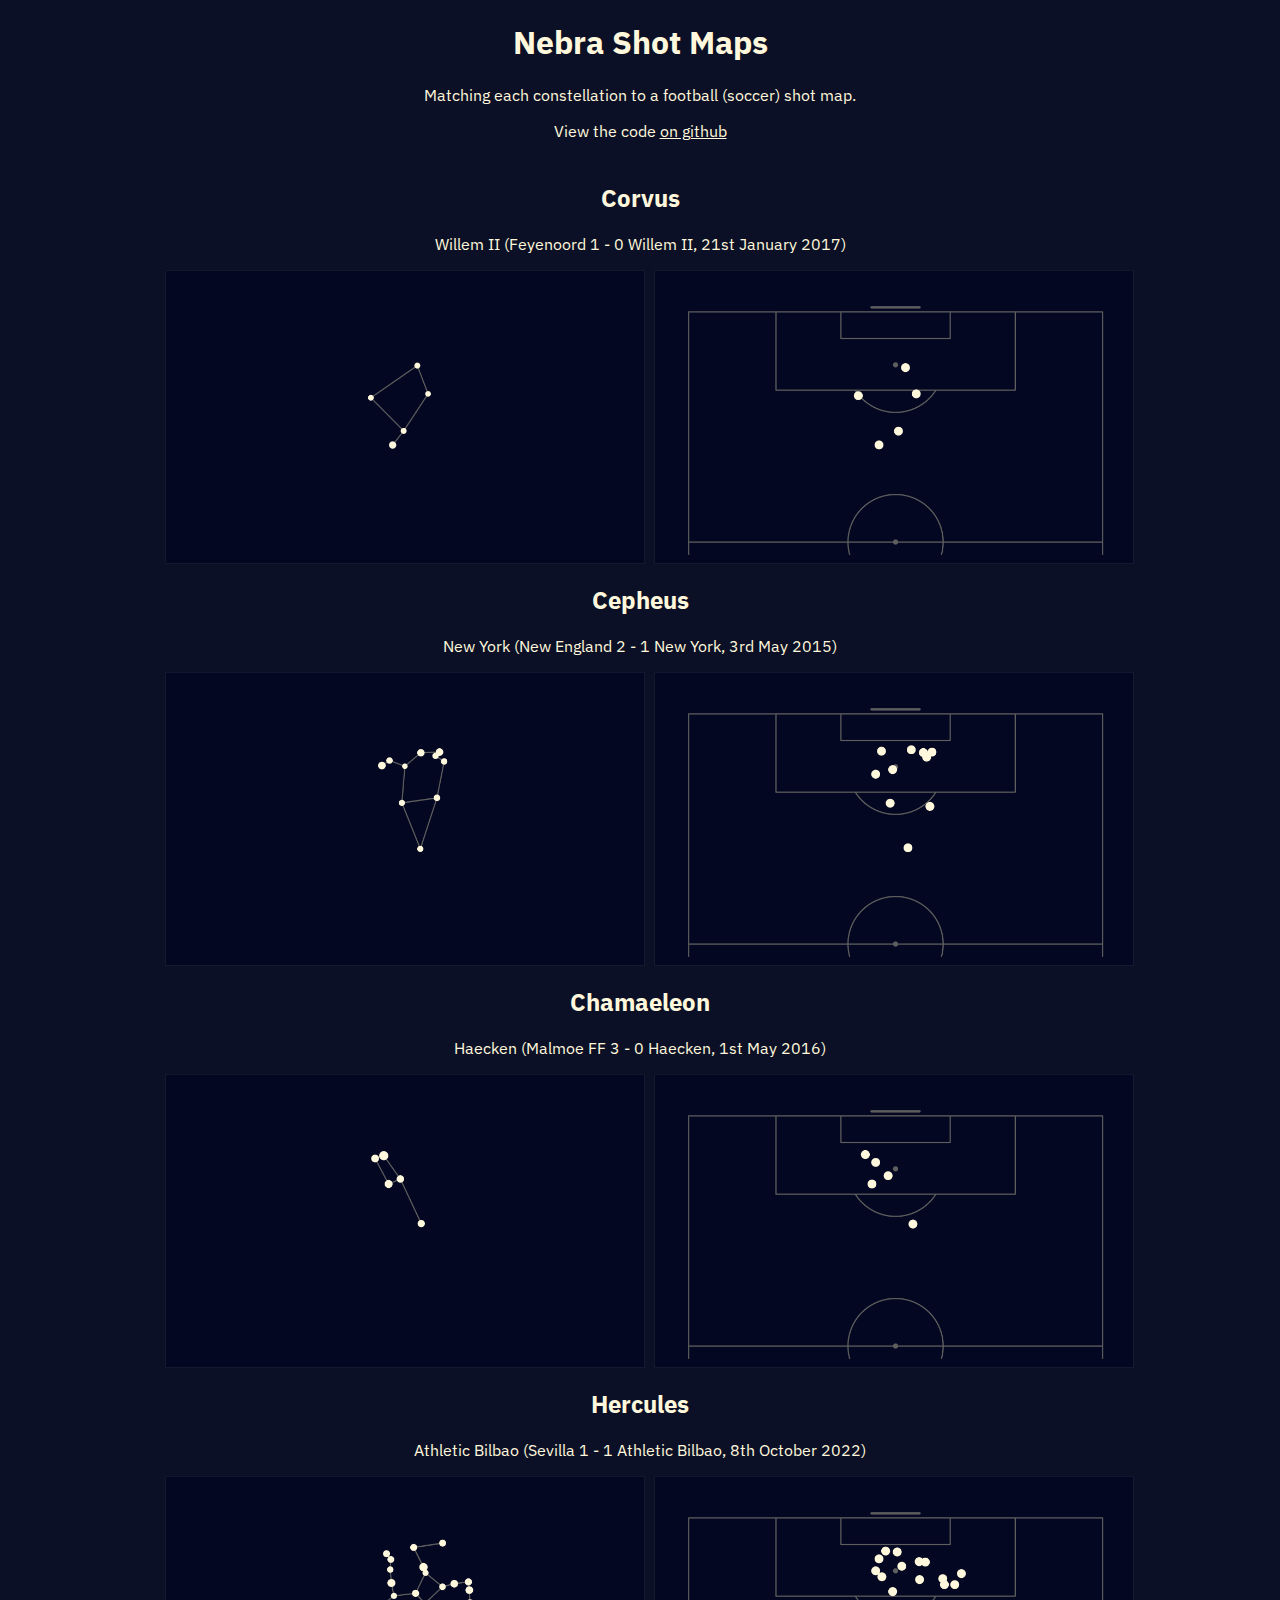
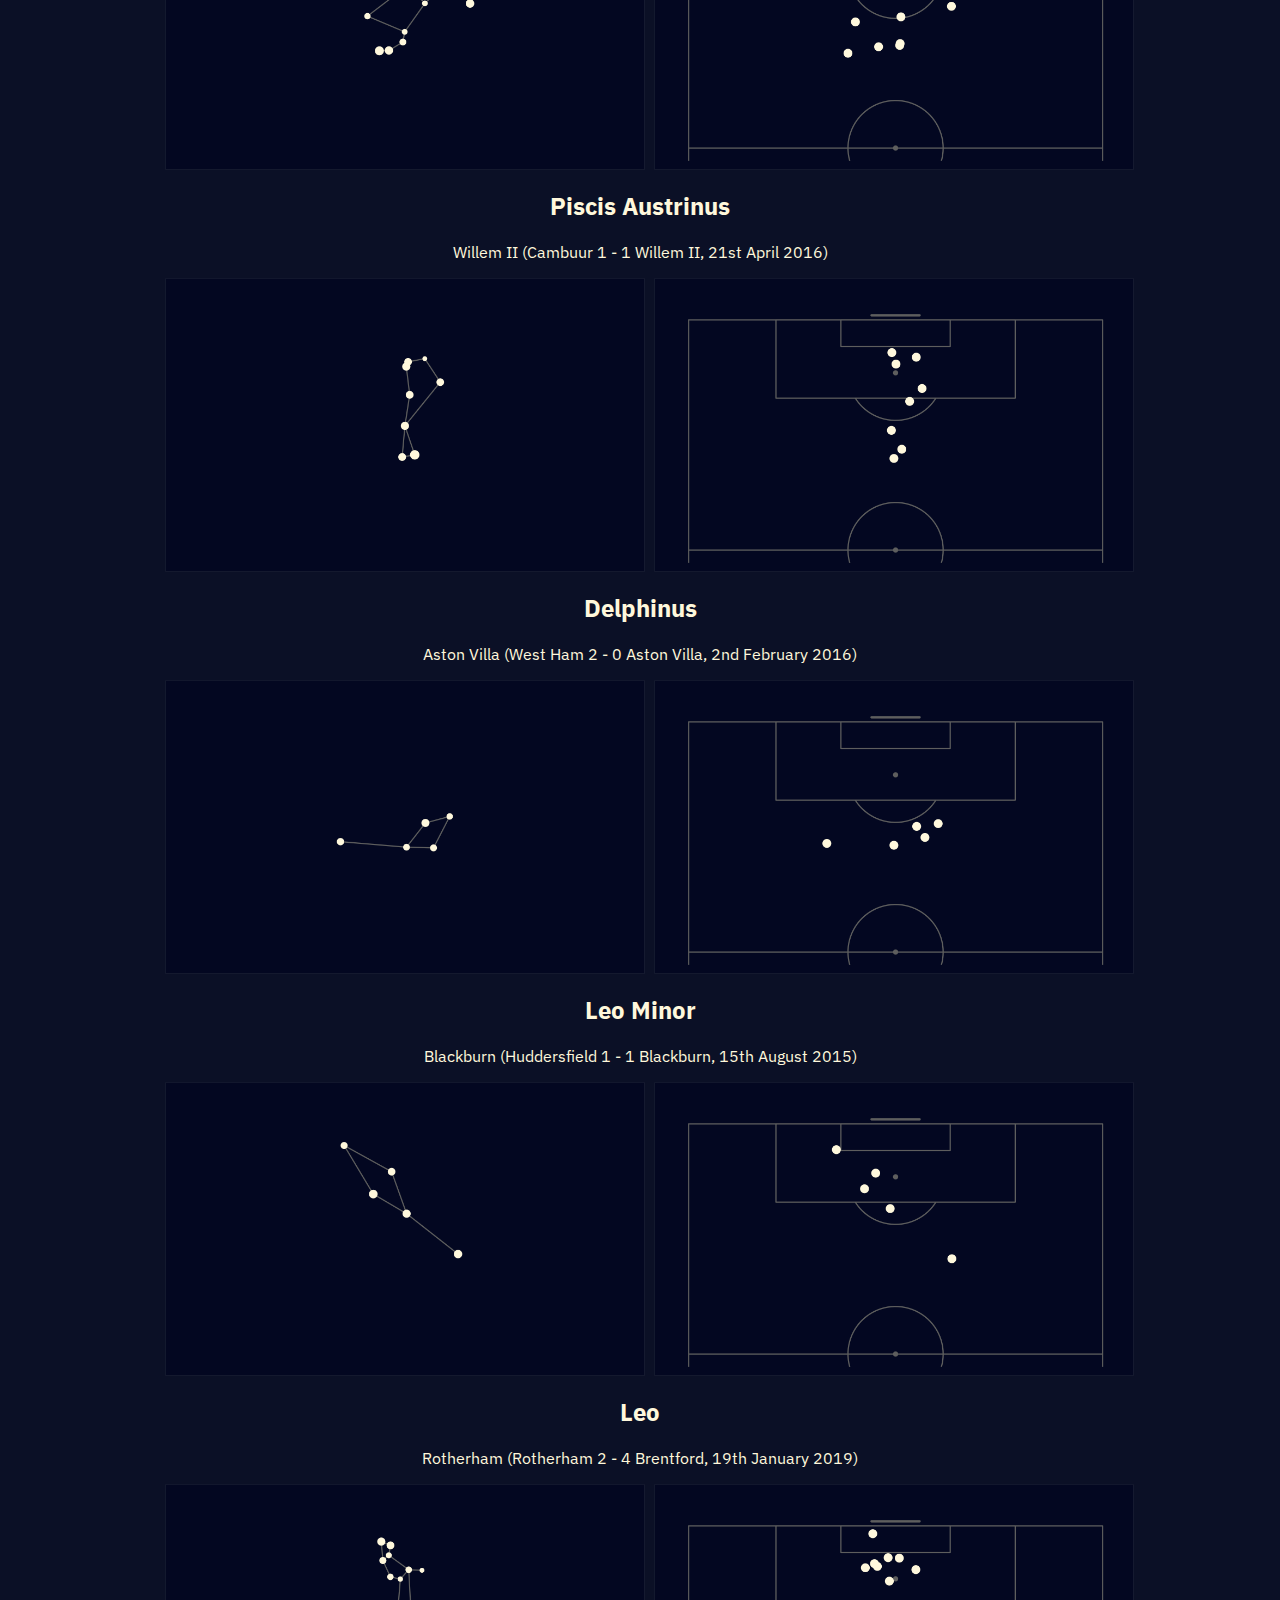
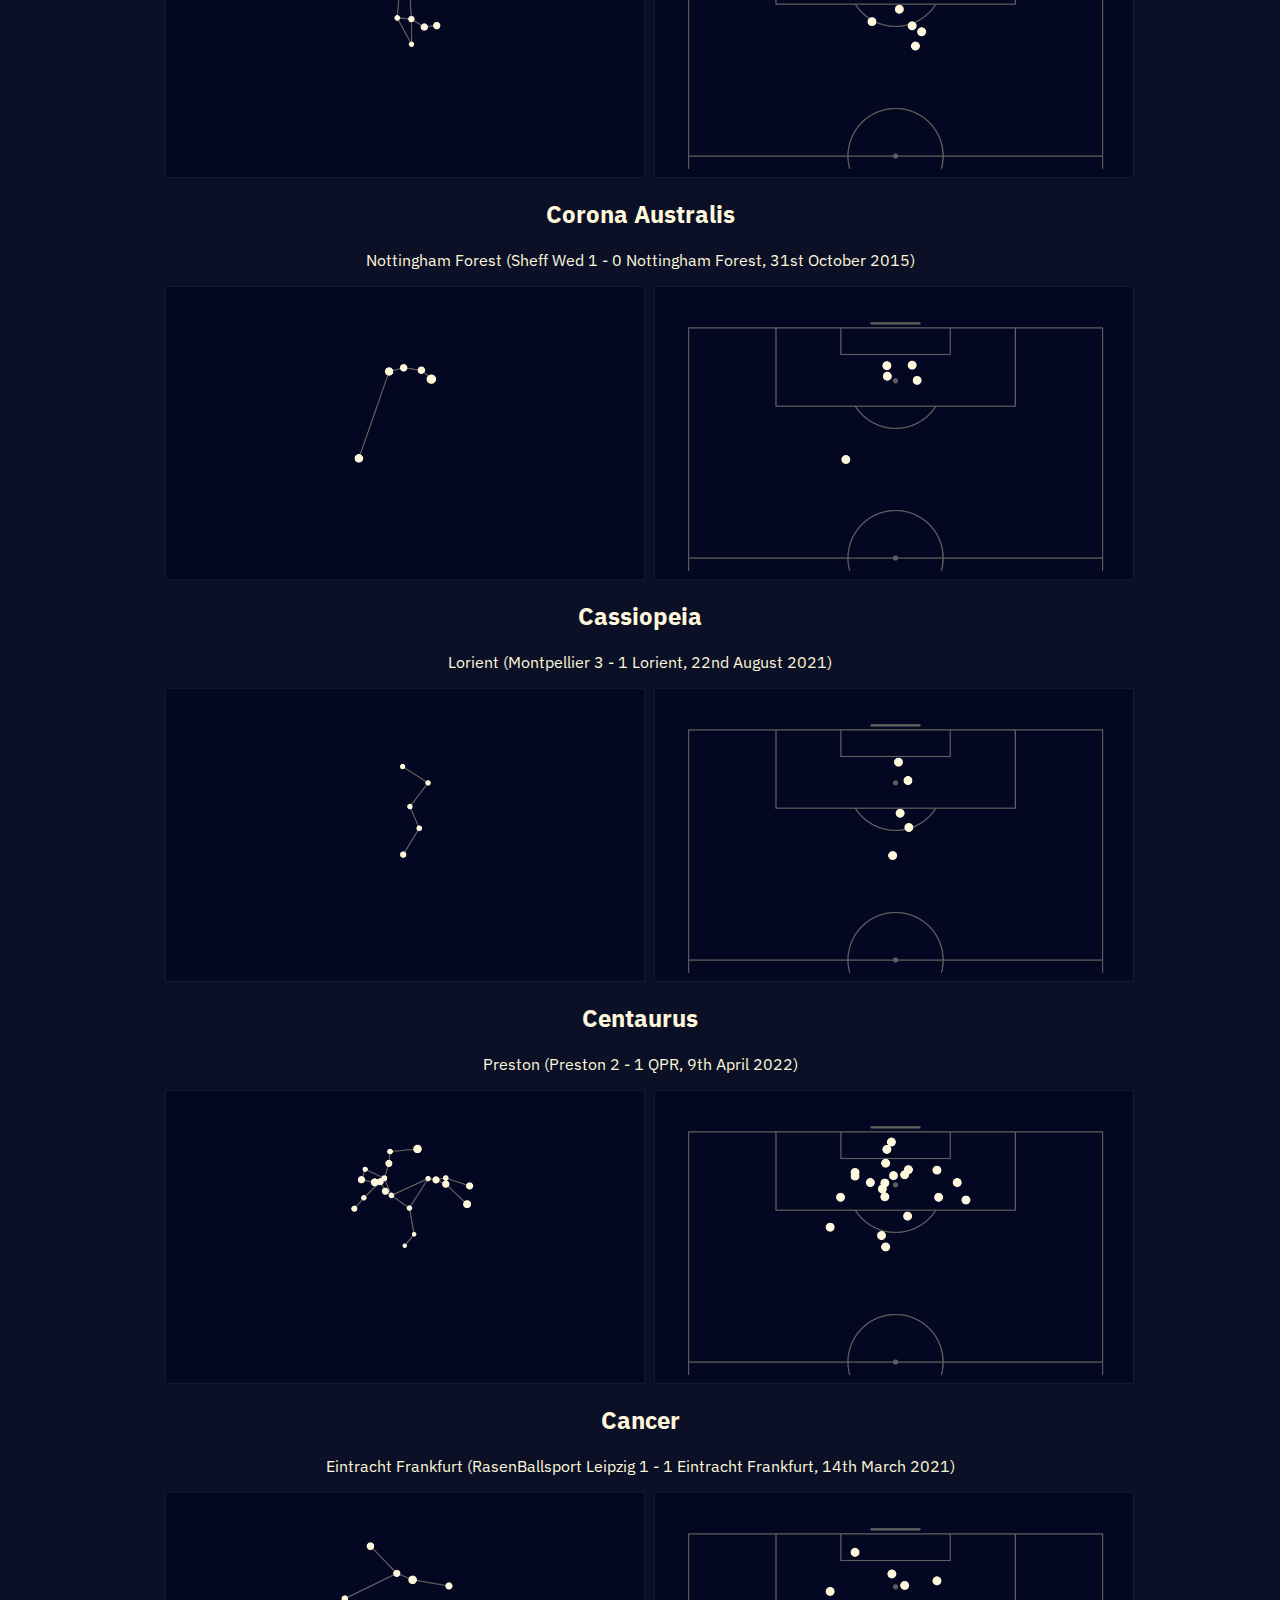
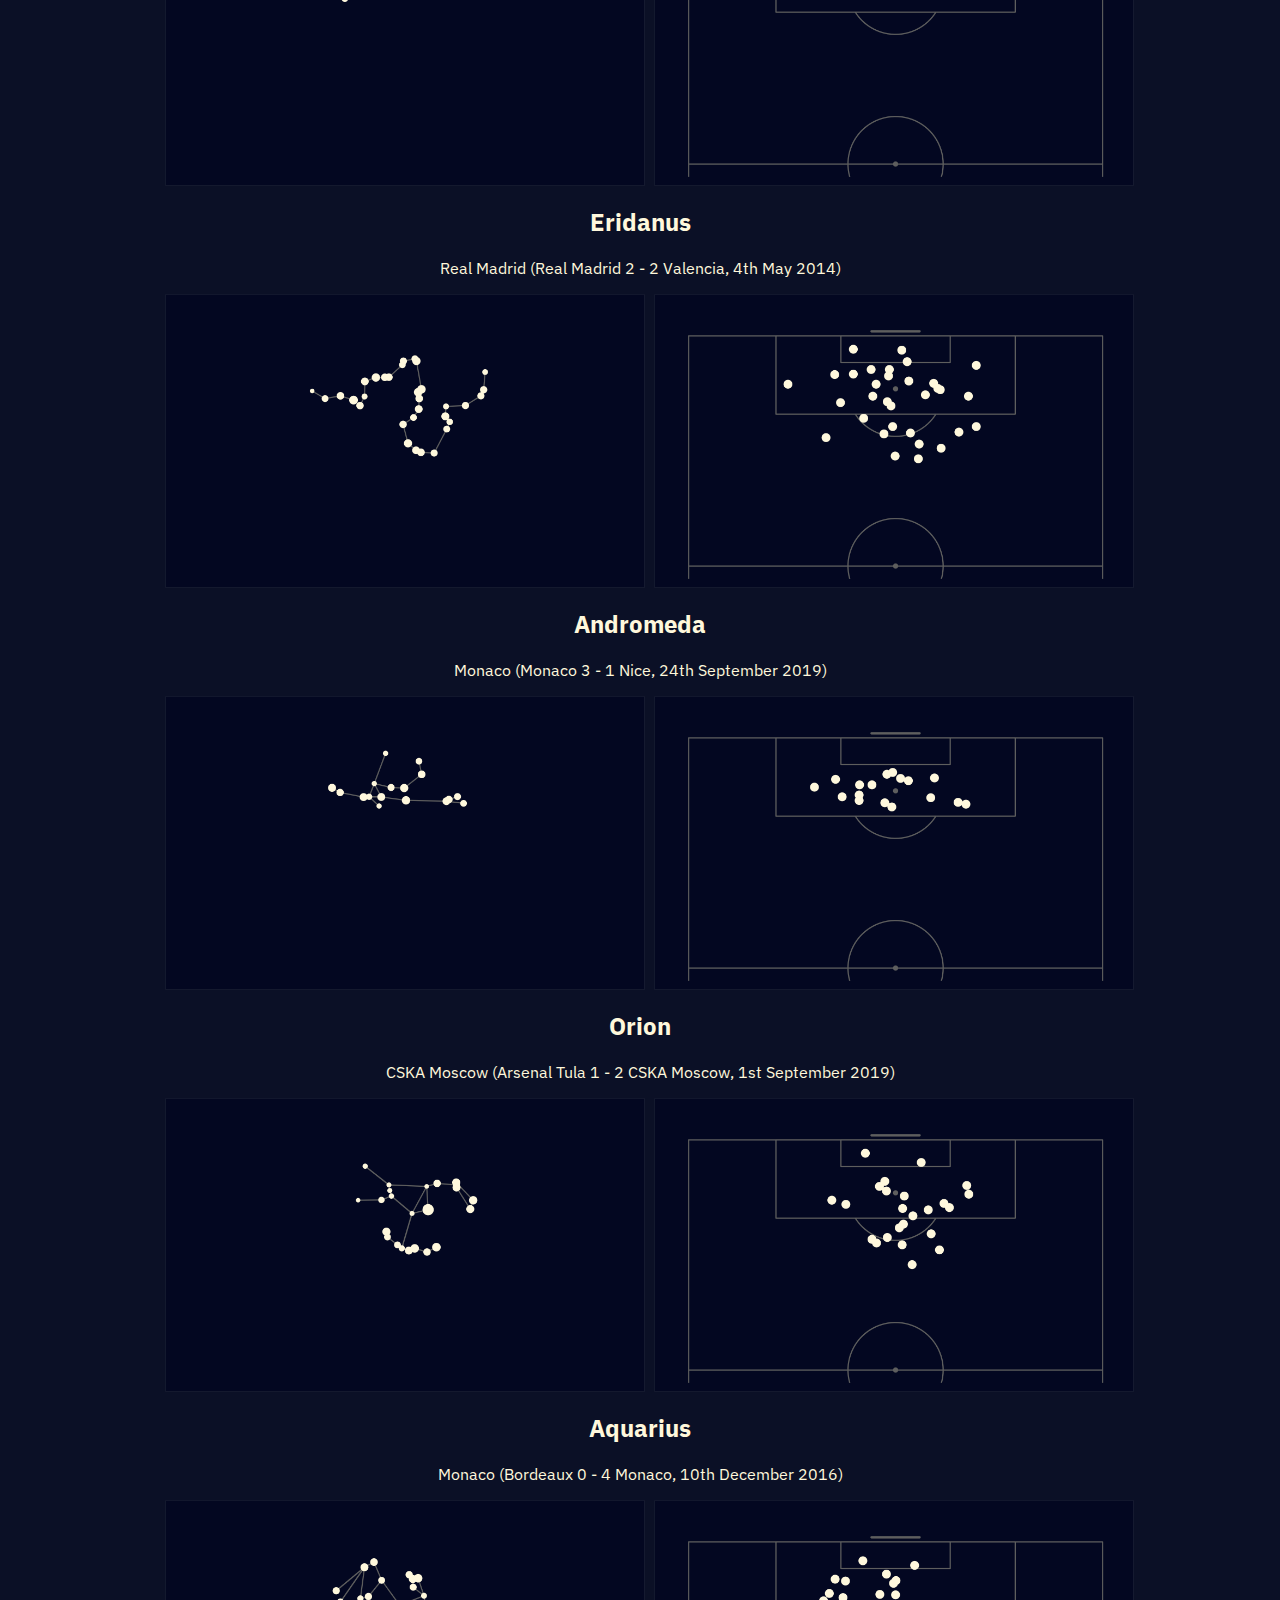
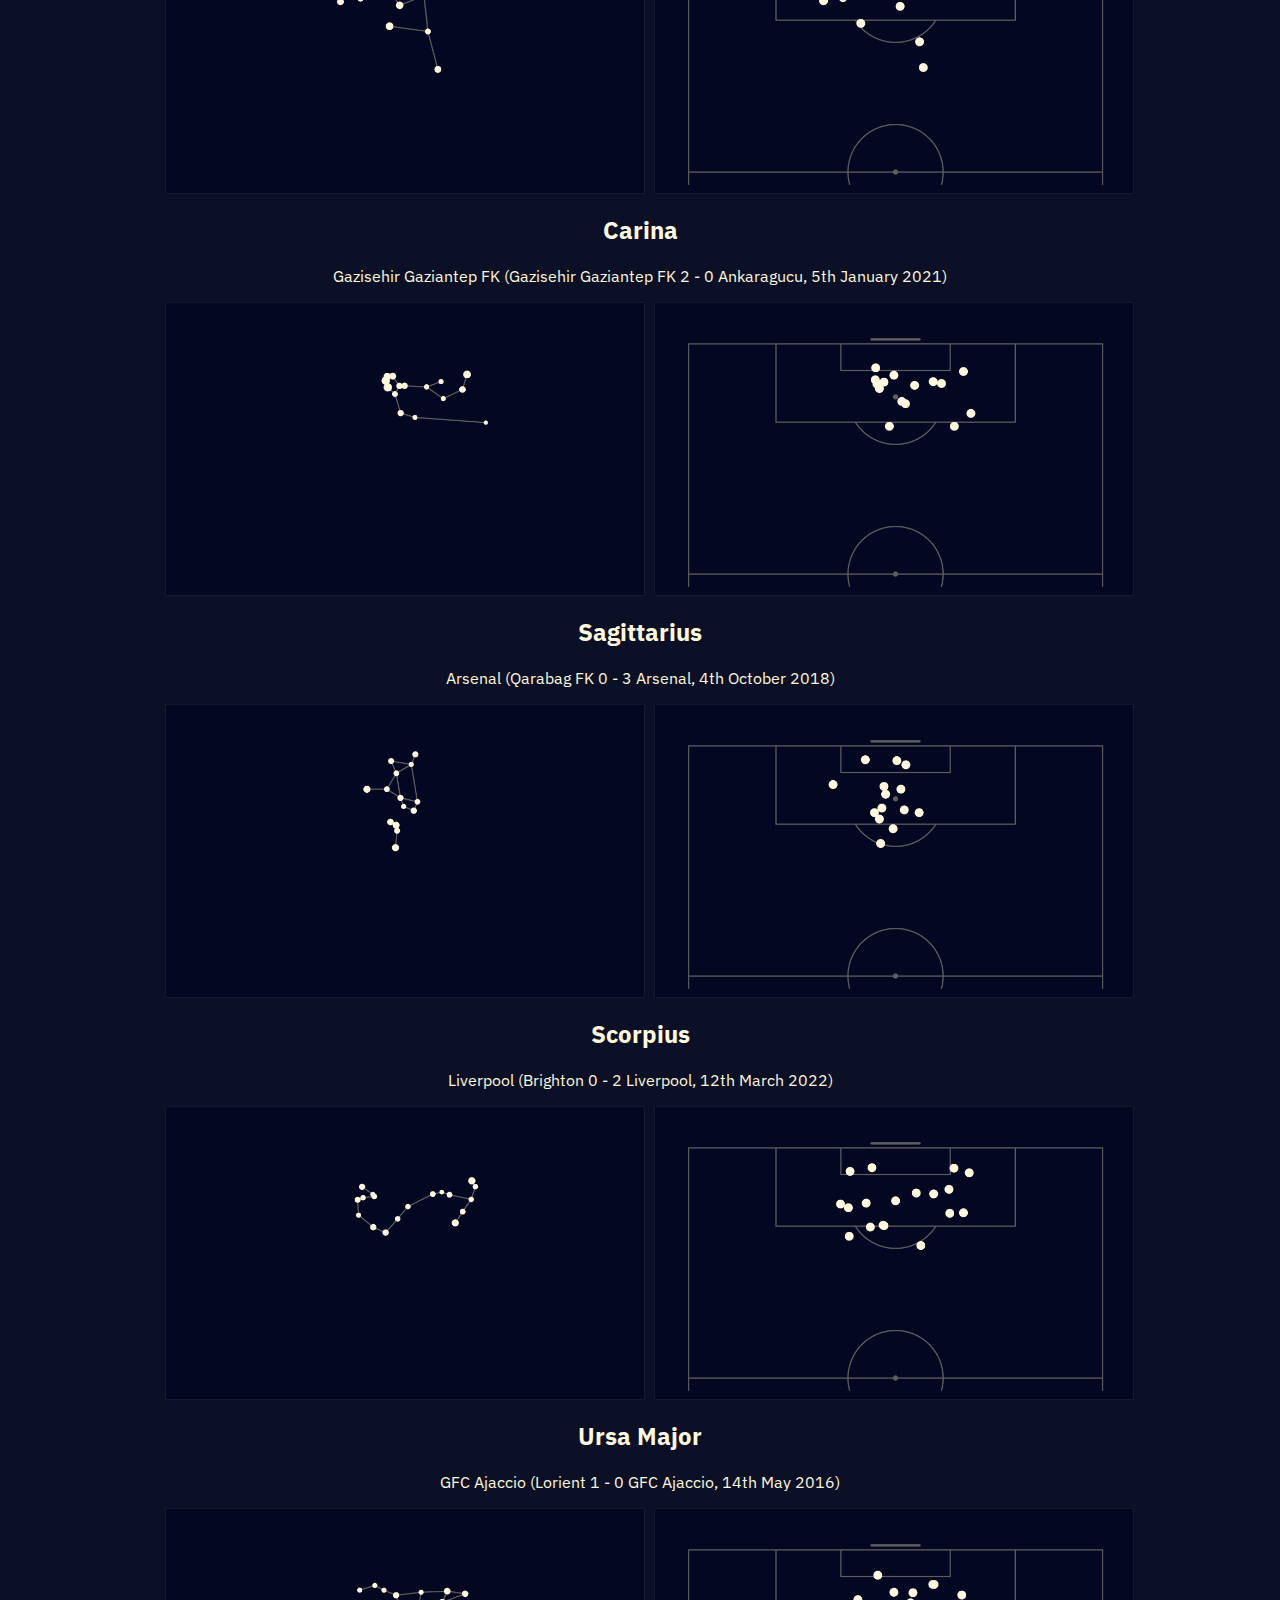
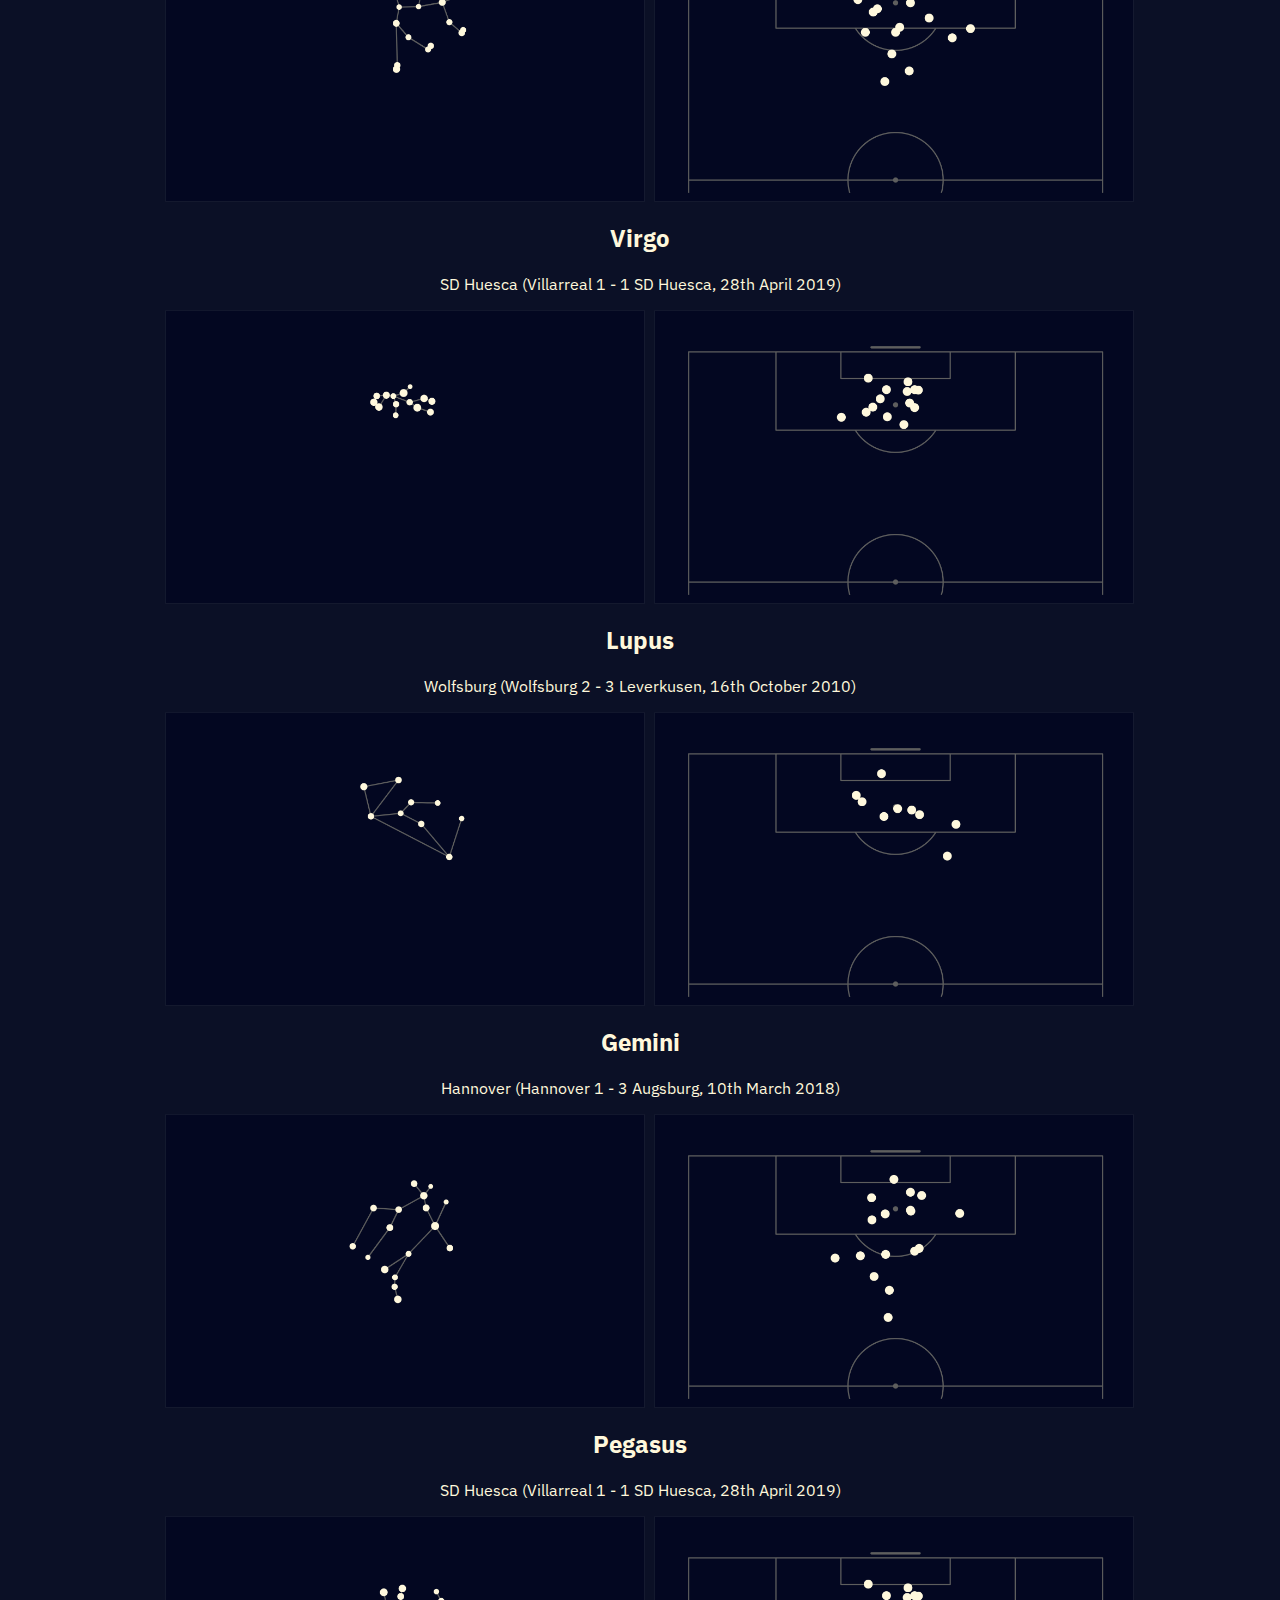
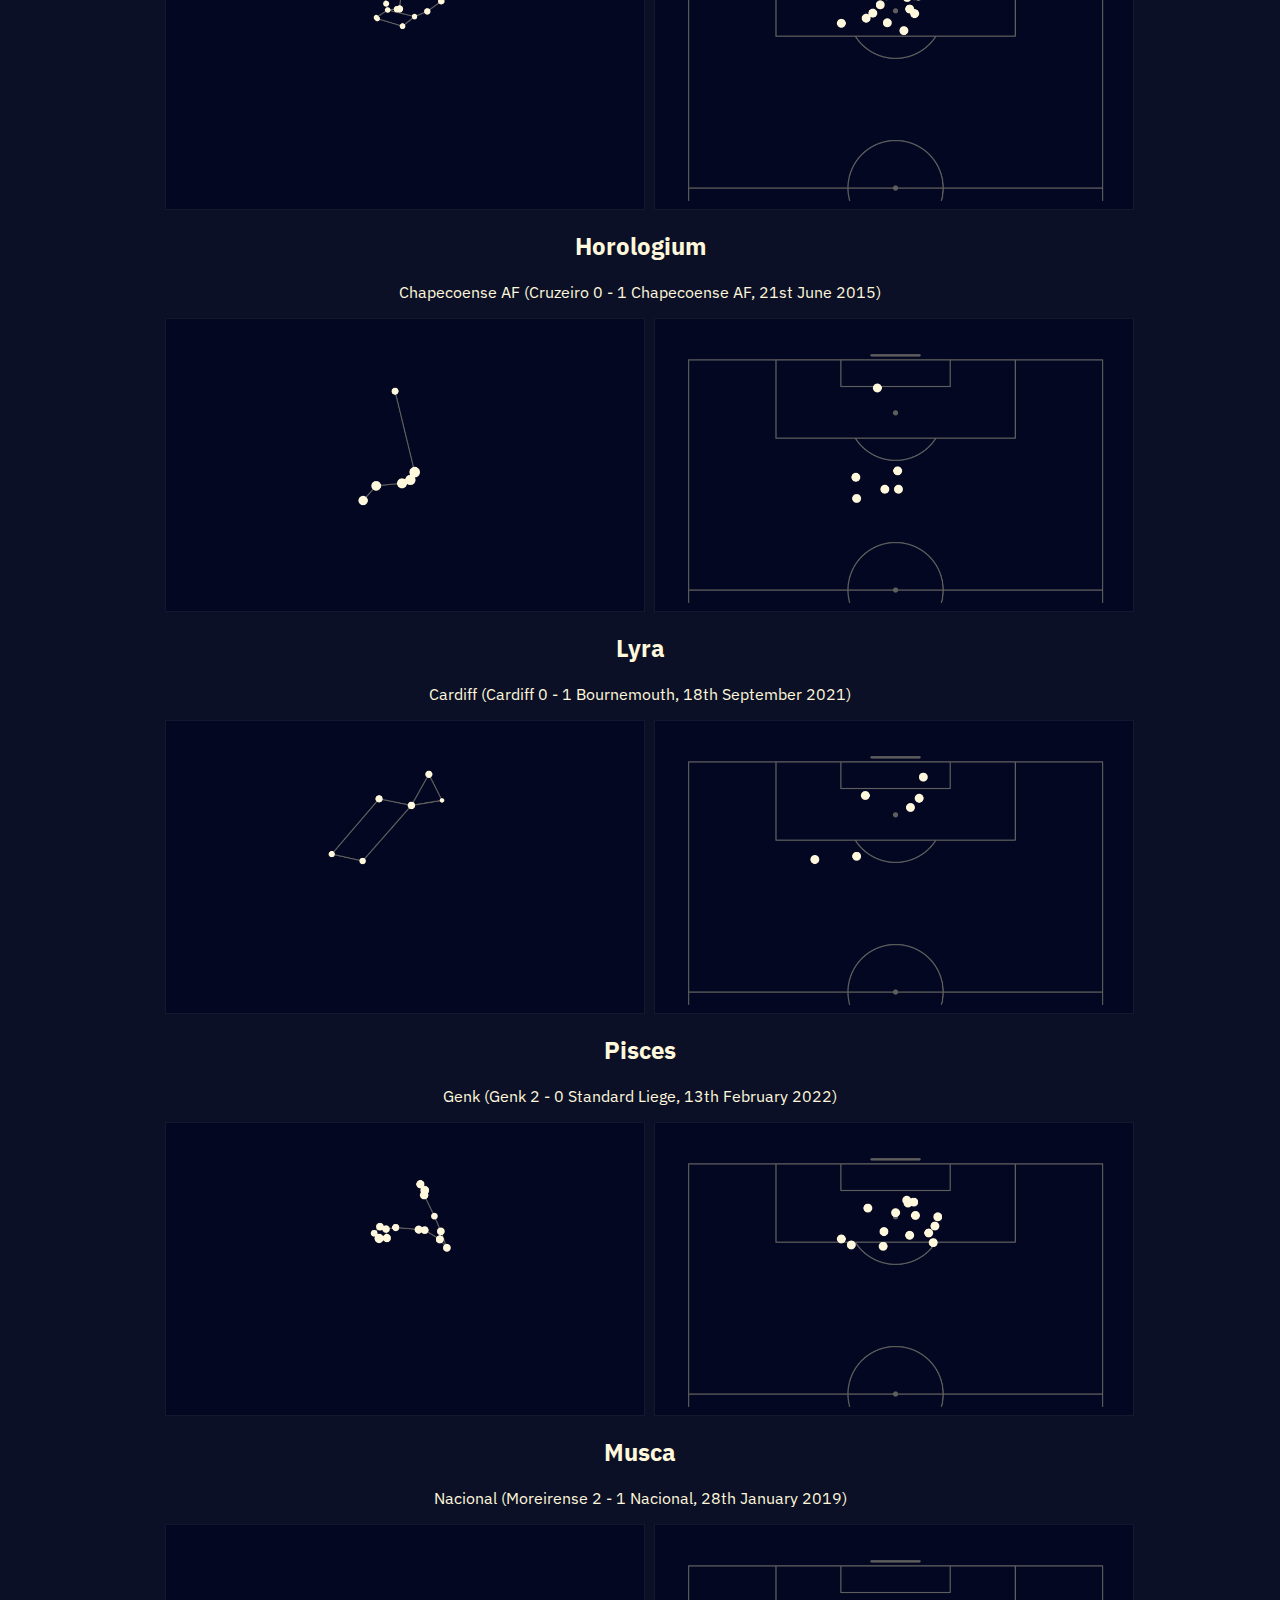
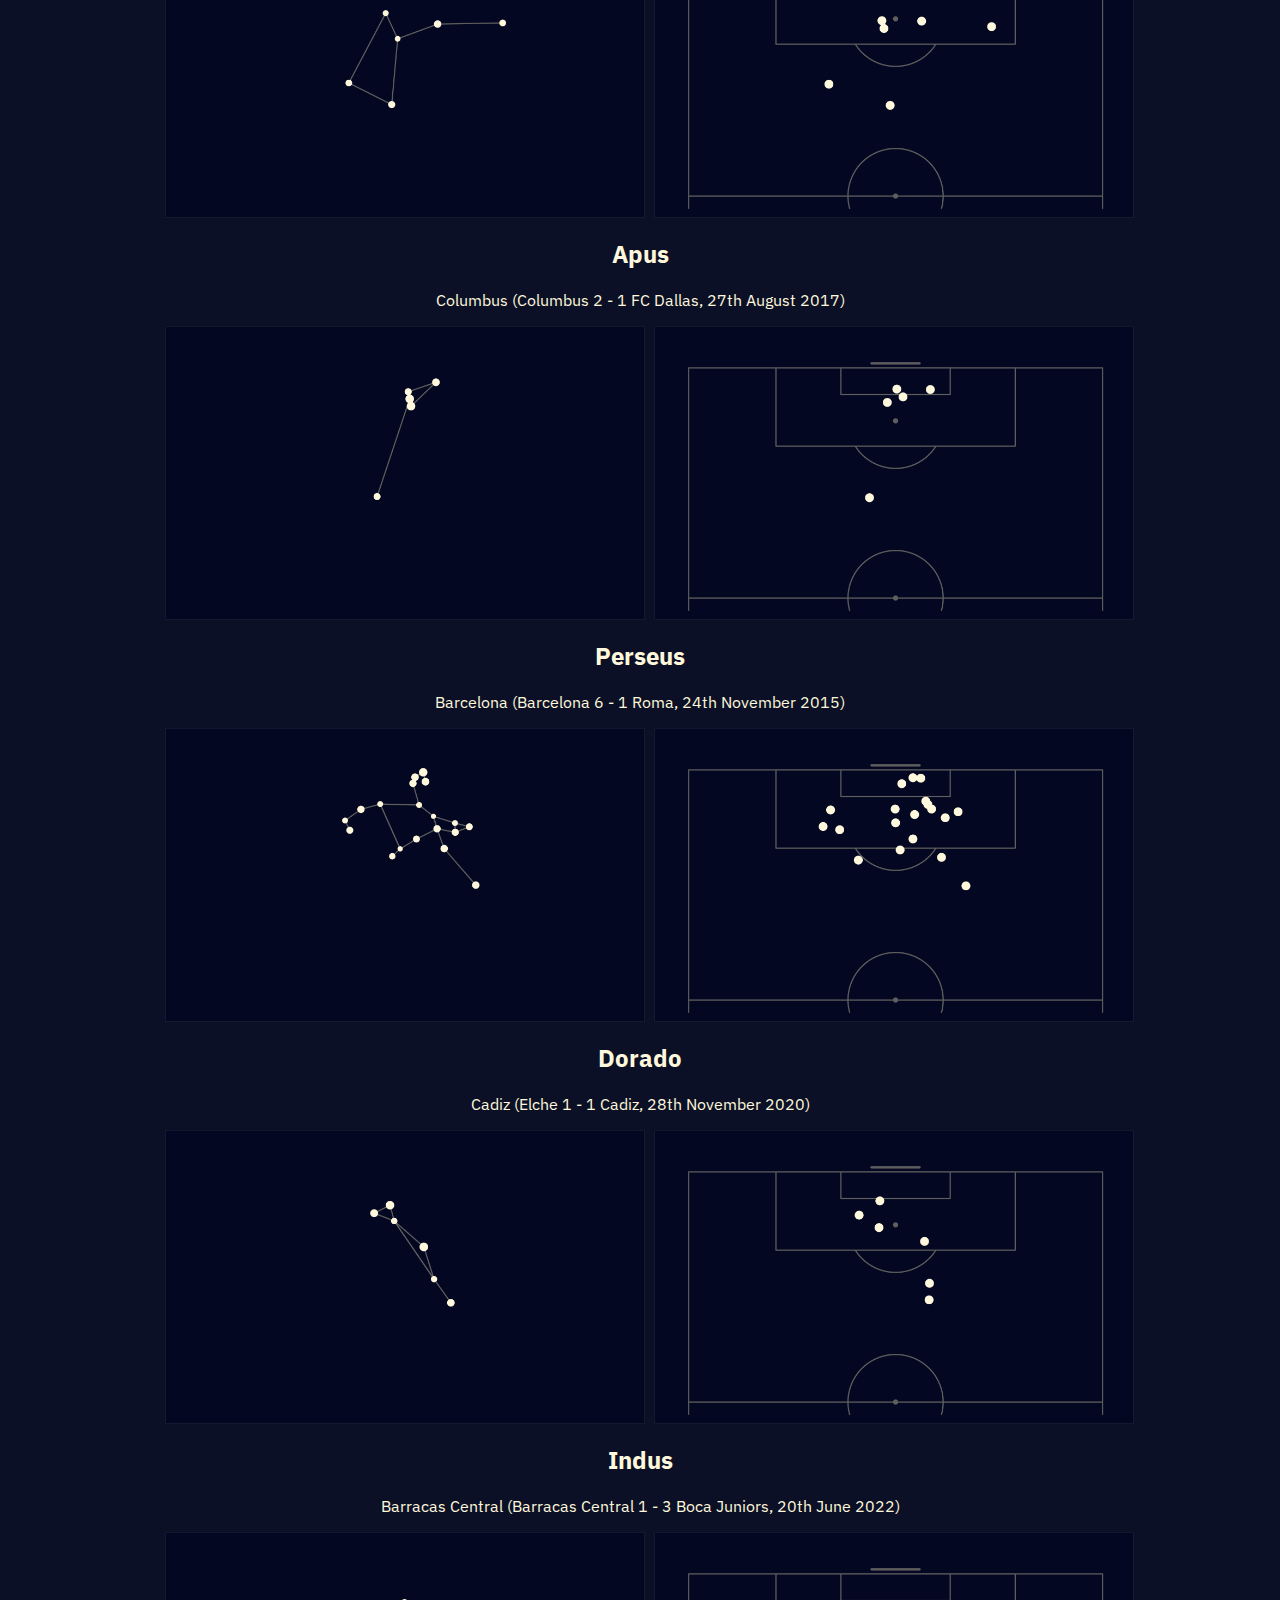
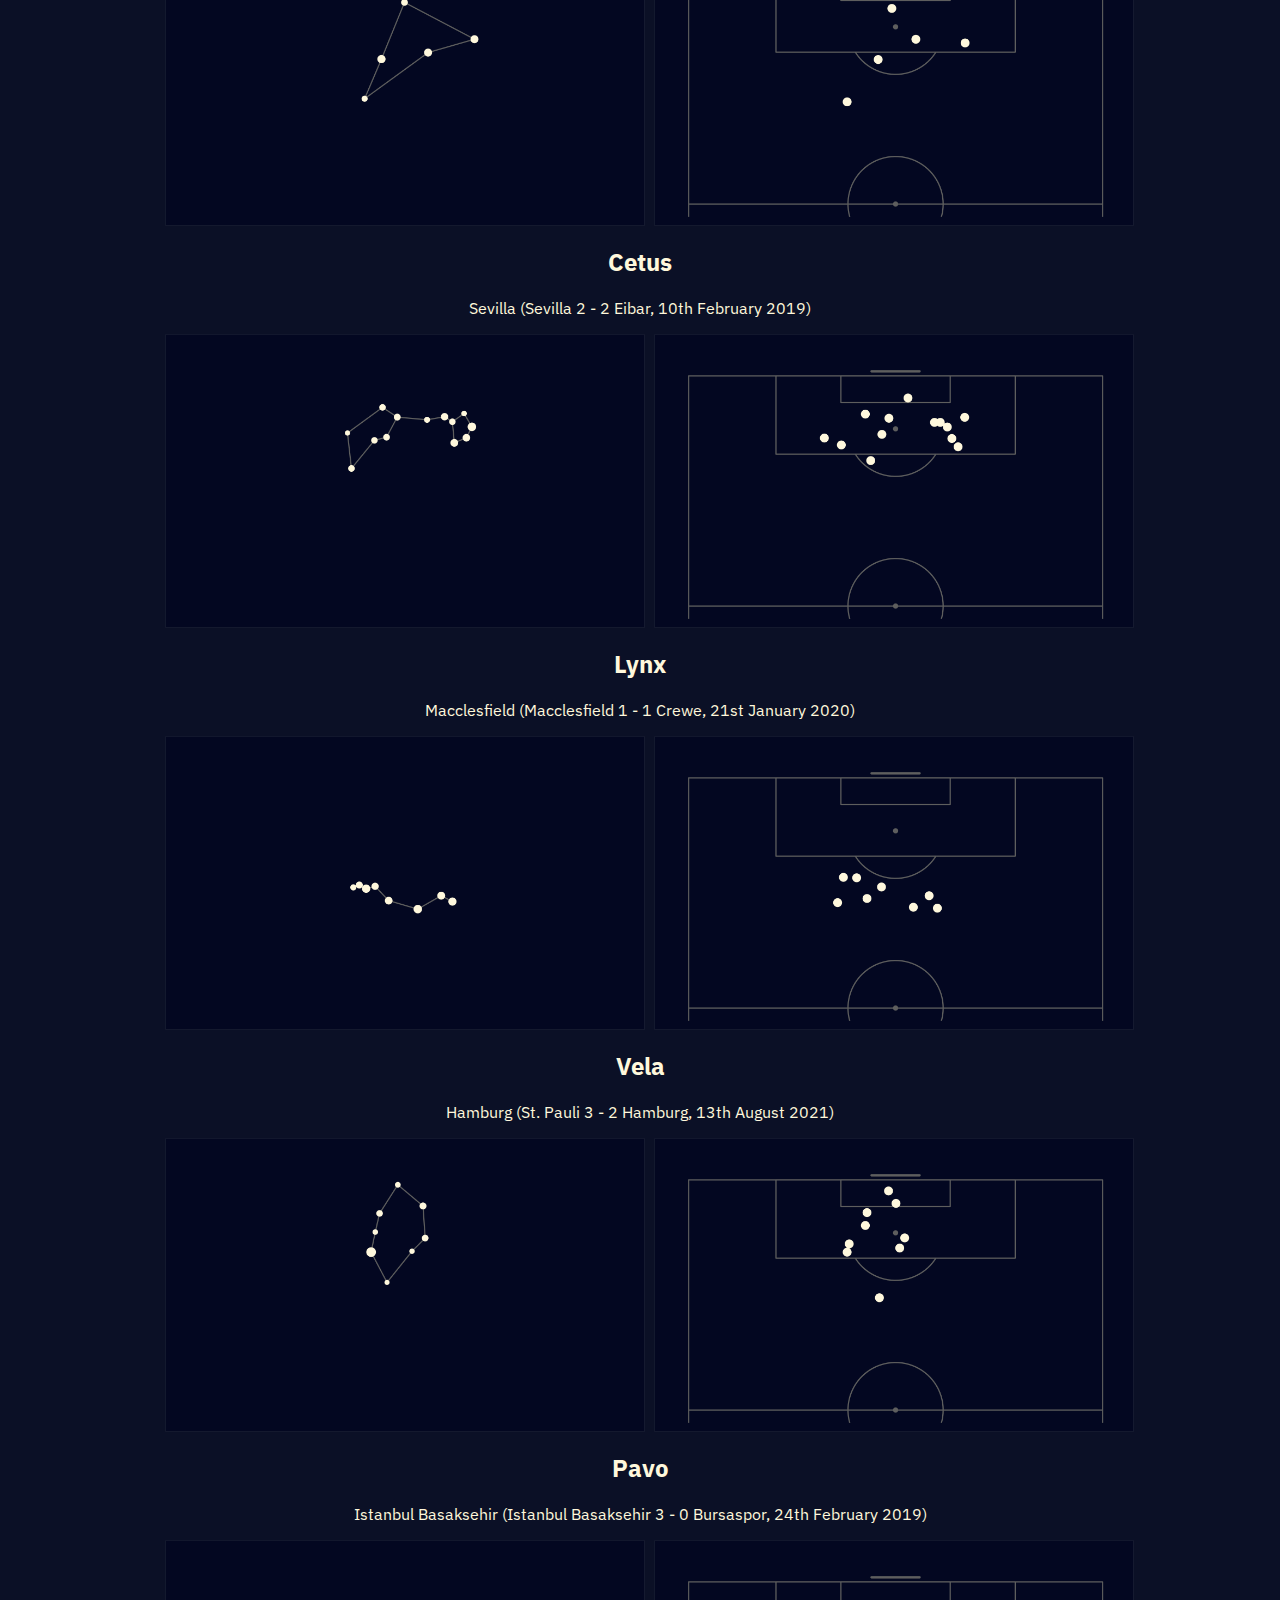
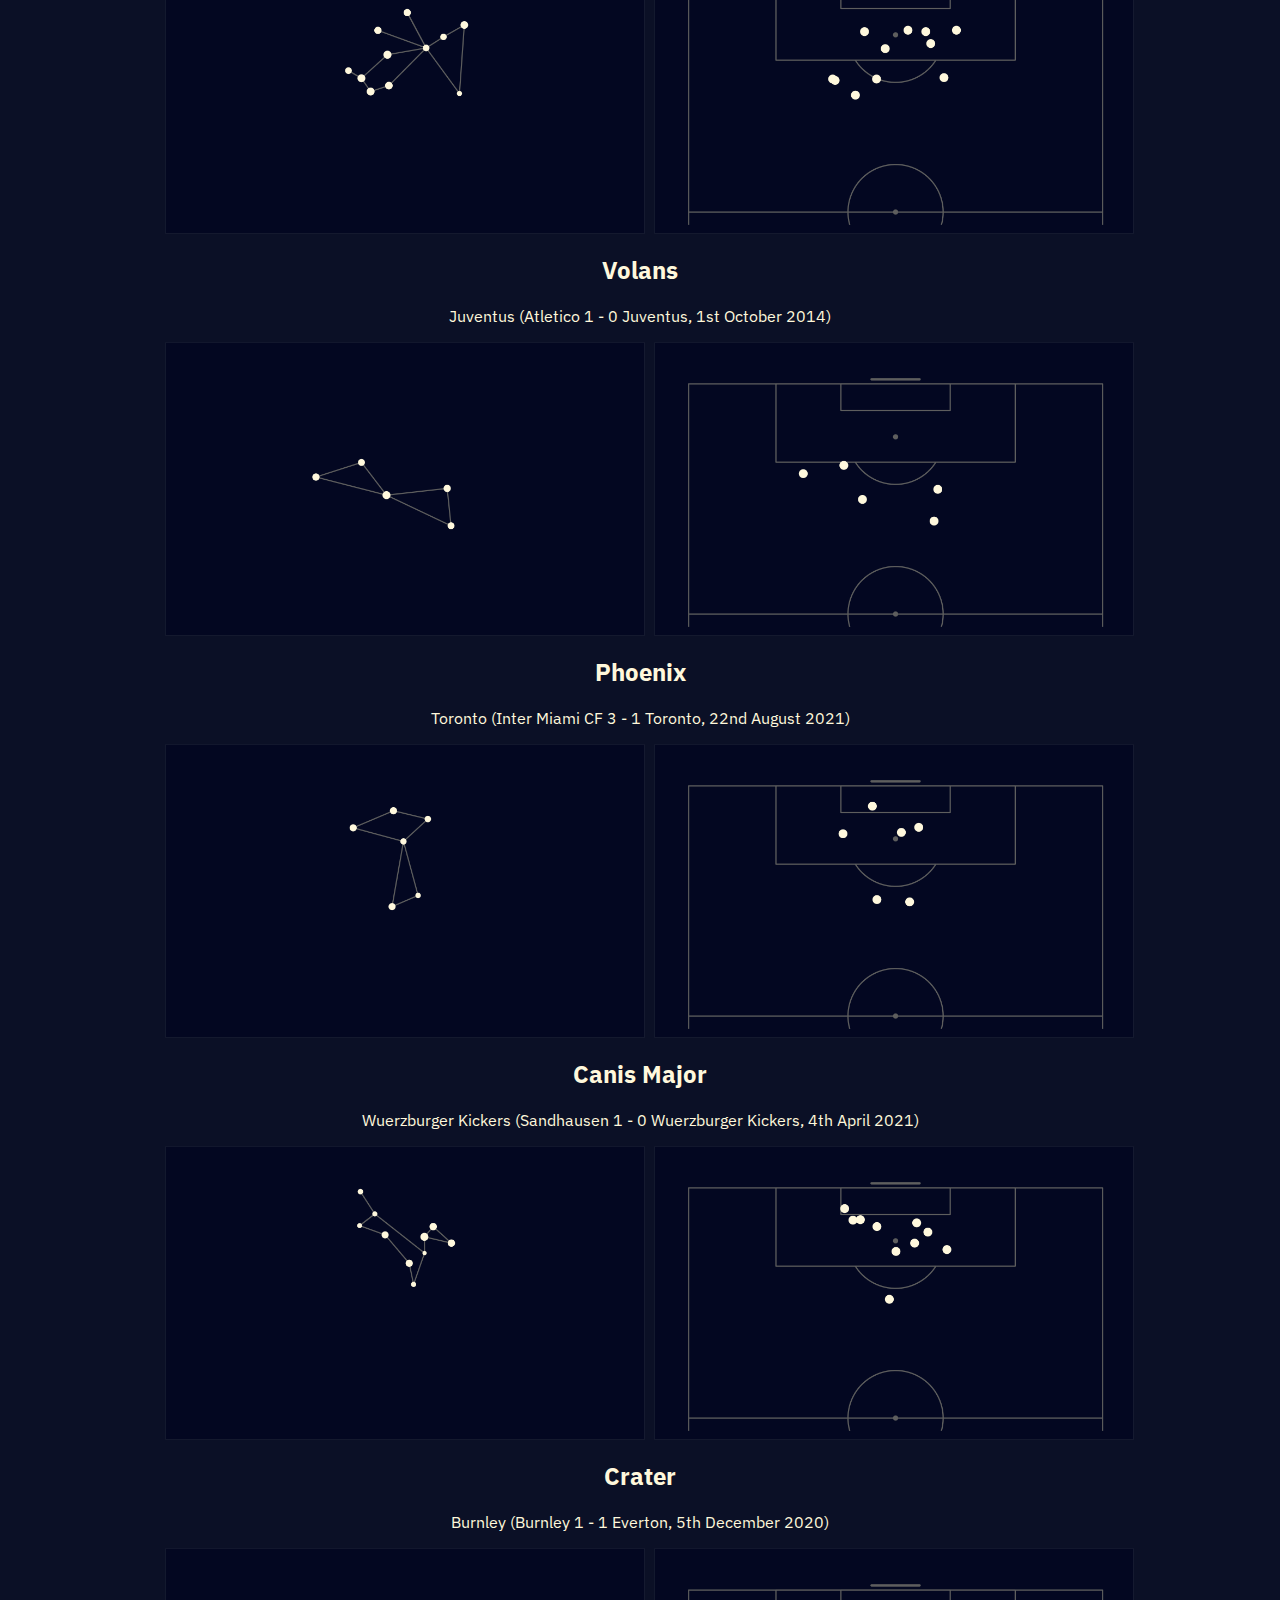
==== projects/nebra/index.html @ 820b75d8 "Add Nebra shot maps" ====
<!doctype html>

<html lang="en">
<head>
  <meta charset="utf-8">
  <meta name="viewport" content="width=device-width, initial-scale=1">

  <title>Nebra Shot Maps</title>
  <meta name="description" content="Matching soccer shot-maps to constellations">
  <meta name="author" content="SitePoint">

  <meta property="og:title" content="A Basic HTML5 Template">
  <meta property="og:type" content="website">
  <meta property="og:url" content="https://torvaney.github.io/projects/nebra-shot-maps">
  <meta property="og:description" content="Matching soccer shot-maps to constellations">
  <!-- TODO -->
  <meta property="og:image" content="static/img/Ara/shots.png">

  <link rel="stylesheet" href="static/css/styles.css?v=1.0">

  <!-- Fonts -->
  <link rel="preconnect" href="https://fonts.googleapis.com">
  <link rel="preconnect" href="https://fonts.gstatic.com" crossorigin>
  <link href="https://fonts.googleapis.com/css2?family=IBM+Plex+Sans&display=swap" rel="stylesheet">

</head>

<body>
  <!-- your content here... -->
  <h1>Nebra Shot Maps</h1>
  <p>Matching each constellation to a football (soccer) shot map.</p>
  <p>View the code <a href="https://github.com/Torvaney/nebra-shot-maps">on github</a></p>

  <div class="column">
    

    <h2>Corvus</h2>
    <p>Willem II (Feyenoord 1 - 0 Willem II, 21st January 2017)</p>
    <div class="row">
      <img src="static/img/Crv/stars.png" width="50%">
      <img src="static/img/Crv/shots.png" width="50%">
    </div>

    

    <h2>Cepheus</h2>
    <p>New York (New England 2 - 1 New York, 3rd May 2015)</p>
    <div class="row">
      <img src="static/img/Cep/stars.png" width="50%">
      <img src="static/img/Cep/shots.png" width="50%">
    </div>

    

    <h2>Chamaeleon</h2>
    <p>Haecken (Malmoe FF 3 - 0 Haecken, 1st May 2016)</p>
    <div class="row">
      <img src="static/img/Cha/stars.png" width="50%">
      <img src="static/img/Cha/shots.png" width="50%">
    </div>

    

    <h2>Hercules</h2>
    <p>Athletic Bilbao (Sevilla 1 - 1 Athletic Bilbao, 8th October 2022)</p>
    <div class="row">
      <img src="static/img/Her/stars.png" width="50%">
      <img src="static/img/Her/shots.png" width="50%">
    </div>

    

    <h2>Piscis Austrinus</h2>
    <p>Willem II (Cambuur 1 - 1 Willem II, 21st April 2016)</p>
    <div class="row">
      <img src="static/img/PsA/stars.png" width="50%">
      <img src="static/img/PsA/shots.png" width="50%">
    </div>

    

    <h2>Delphinus</h2>
    <p>Aston Villa (West Ham 2 - 0 Aston Villa, 2nd February 2016)</p>
    <div class="row">
      <img src="static/img/Del/stars.png" width="50%">
      <img src="static/img/Del/shots.png" width="50%">
    </div>

    

    <h2>Leo Minor</h2>
    <p>Blackburn (Huddersfield 1 - 1 Blackburn, 15th August 2015)</p>
    <div class="row">
      <img src="static/img/LMi/stars.png" width="50%">
      <img src="static/img/LMi/shots.png" width="50%">
    </div>

    

    <h2>Leo</h2>
    <p>Rotherham (Rotherham 2 - 4 Brentford, 19th January 2019)</p>
    <div class="row">
      <img src="static/img/Leo/stars.png" width="50%">
      <img src="static/img/Leo/shots.png" width="50%">
    </div>

    

    <h2>Corona Australis</h2>
    <p>Nottingham Forest (Sheff Wed 1 - 0 Nottingham Forest, 31st October 2015)</p>
    <div class="row">
      <img src="static/img/CrA/stars.png" width="50%">
      <img src="static/img/CrA/shots.png" width="50%">
    </div>

    

    <h2>Cassiopeia</h2>
    <p>Lorient (Montpellier 3 - 1 Lorient, 22nd August 2021)</p>
    <div class="row">
      <img src="static/img/Cas/stars.png" width="50%">
      <img src="static/img/Cas/shots.png" width="50%">
    </div>

    

    <h2>Centaurus</h2>
    <p>Preston (Preston 2 - 1 QPR, 9th April 2022)</p>
    <div class="row">
      <img src="static/img/Cen/stars.png" width="50%">
      <img src="static/img/Cen/shots.png" width="50%">
    </div>

    

    <h2>Cancer</h2>
    <p>Eintracht Frankfurt (RasenBallsport Leipzig 1 - 1 Eintracht Frankfurt, 14th March 2021)</p>
    <div class="row">
      <img src="static/img/Cnc/stars.png" width="50%">
      <img src="static/img/Cnc/shots.png" width="50%">
    </div>

    

    <h2>Eridanus</h2>
    <p>Real Madrid (Real Madrid 2 - 2 Valencia, 4th May 2014)</p>
    <div class="row">
      <img src="static/img/Eri/stars.png" width="50%">
      <img src="static/img/Eri/shots.png" width="50%">
    </div>

    

    <h2>Andromeda</h2>
    <p>Monaco (Monaco 3 - 1 Nice, 24th September 2019)</p>
    <div class="row">
      <img src="static/img/And/stars.png" width="50%">
      <img src="static/img/And/shots.png" width="50%">
    </div>

    

    <h2>Orion</h2>
    <p>CSKA Moscow (Arsenal Tula 1 - 2 CSKA Moscow, 1st September 2019)</p>
    <div class="row">
      <img src="static/img/Ori/stars.png" width="50%">
      <img src="static/img/Ori/shots.png" width="50%">
    </div>

    

    <h2>Aquarius</h2>
    <p>Monaco (Bordeaux 0 - 4 Monaco, 10th December 2016)</p>
    <div class="row">
      <img src="static/img/Aqr/stars.png" width="50%">
      <img src="static/img/Aqr/shots.png" width="50%">
    </div>

    

    <h2>Carina</h2>
    <p>Gazisehir Gaziantep FK (Gazisehir Gaziantep FK 2 - 0 Ankaragucu, 5th January 2021)</p>
    <div class="row">
      <img src="static/img/Car/stars.png" width="50%">
      <img src="static/img/Car/shots.png" width="50%">
    </div>

    

    <h2>Sagittarius</h2>
    <p>Arsenal (Qarabag FK 0 - 3 Arsenal, 4th October 2018)</p>
    <div class="row">
      <img src="static/img/Sgr/stars.png" width="50%">
      <img src="static/img/Sgr/shots.png" width="50%">
    </div>

    

    <h2>Scorpius</h2>
    <p>Liverpool (Brighton 0 - 2 Liverpool, 12th March 2022)</p>
    <div class="row">
      <img src="static/img/Sco/stars.png" width="50%">
      <img src="static/img/Sco/shots.png" width="50%">
    </div>

    

    <h2>Ursa Major</h2>
    <p>GFC Ajaccio (Lorient 1 - 0 GFC Ajaccio, 14th May 2016)</p>
    <div class="row">
      <img src="static/img/UMa/stars.png" width="50%">
      <img src="static/img/UMa/shots.png" width="50%">
    </div>

    

    <h2>Virgo</h2>
    <p>SD Huesca (Villarreal 1 - 1 SD Huesca, 28th April 2019)</p>
    <div class="row">
      <img src="static/img/Vir/stars.png" width="50%">
      <img src="static/img/Vir/shots.png" width="50%">
    </div>

    

    <h2>Lupus</h2>
    <p>Wolfsburg (Wolfsburg 2 - 3 Leverkusen, 16th October 2010)</p>
    <div class="row">
      <img src="static/img/Lup/stars.png" width="50%">
      <img src="static/img/Lup/shots.png" width="50%">
    </div>

    

    <h2>Gemini</h2>
    <p>Hannover (Hannover 1 - 3 Augsburg, 10th March 2018)</p>
    <div class="row">
      <img src="static/img/Gem/stars.png" width="50%">
      <img src="static/img/Gem/shots.png" width="50%">
    </div>

    

    <h2>Pegasus</h2>
    <p>SD Huesca (Villarreal 1 - 1 SD Huesca, 28th April 2019)</p>
    <div class="row">
      <img src="static/img/Peg/stars.png" width="50%">
      <img src="static/img/Peg/shots.png" width="50%">
    </div>

    

    <h2>Horologium</h2>
    <p>Chapecoense AF (Cruzeiro 0 - 1 Chapecoense AF, 21st June 2015)</p>
    <div class="row">
      <img src="static/img/Hor/stars.png" width="50%">
      <img src="static/img/Hor/shots.png" width="50%">
    </div>

    

    <h2>Lyra</h2>
    <p>Cardiff (Cardiff 0 - 1 Bournemouth, 18th September 2021)</p>
    <div class="row">
      <img src="static/img/Lyr/stars.png" width="50%">
      <img src="static/img/Lyr/shots.png" width="50%">
    </div>

    

    <h2>Pisces</h2>
    <p>Genk (Genk 2 - 0 Standard Liege, 13th February 2022)</p>
    <div class="row">
      <img src="static/img/Psc/stars.png" width="50%">
      <img src="static/img/Psc/shots.png" width="50%">
    </div>

    

    <h2>Musca</h2>
    <p>Nacional (Moreirense 2 - 1 Nacional, 28th January 2019)</p>
    <div class="row">
      <img src="static/img/Mus/stars.png" width="50%">
      <img src="static/img/Mus/shots.png" width="50%">
    </div>

    

    <h2>Apus</h2>
    <p>Columbus (Columbus 2 - 1 FC Dallas, 27th August 2017)</p>
    <div class="row">
      <img src="static/img/Aps/stars.png" width="50%">
      <img src="static/img/Aps/shots.png" width="50%">
    </div>

    

    <h2>Perseus</h2>
    <p>Barcelona (Barcelona 6 - 1 Roma, 24th November 2015)</p>
    <div class="row">
      <img src="static/img/Per/stars.png" width="50%">
      <img src="static/img/Per/shots.png" width="50%">
    </div>

    

    <h2>Dorado</h2>
    <p>Cadiz (Elche 1 - 1 Cadiz, 28th November 2020)</p>
    <div class="row">
      <img src="static/img/Dor/stars.png" width="50%">
      <img src="static/img/Dor/shots.png" width="50%">
    </div>

    

    <h2>Indus</h2>
    <p>Barracas Central (Barracas Central 1 - 3 Boca Juniors, 20th June 2022)</p>
    <div class="row">
      <img src="static/img/Ind/stars.png" width="50%">
      <img src="static/img/Ind/shots.png" width="50%">
    </div>

    

    <h2>Cetus</h2>
    <p>Sevilla (Sevilla 2 - 2 Eibar, 10th February 2019)</p>
    <div class="row">
      <img src="static/img/Cet/stars.png" width="50%">
      <img src="static/img/Cet/shots.png" width="50%">
    </div>

    

    <h2>Lynx</h2>
    <p>Macclesfield (Macclesfield 1 - 1 Crewe, 21st January 2020)</p>
    <div class="row">
      <img src="static/img/Lyn/stars.png" width="50%">
      <img src="static/img/Lyn/shots.png" width="50%">
    </div>

    

    <h2>Vela</h2>
    <p>Hamburg (St. Pauli 3 - 2 Hamburg, 13th August 2021)</p>
    <div class="row">
      <img src="static/img/Vel/stars.png" width="50%">
      <img src="static/img/Vel/shots.png" width="50%">
    </div>

    

    <h2>Pavo</h2>
    <p>Istanbul Basaksehir (Istanbul Basaksehir 3 - 0 Bursaspor, 24th February 2019)</p>
    <div class="row">
      <img src="static/img/Pav/stars.png" width="50%">
      <img src="static/img/Pav/shots.png" width="50%">
    </div>

    

    <h2>Volans</h2>
    <p>Juventus (Atletico 1 - 0 Juventus, 1st October 2014)</p>
    <div class="row">
      <img src="static/img/Vol/stars.png" width="50%">
      <img src="static/img/Vol/shots.png" width="50%">
    </div>

    

    <h2>Phoenix</h2>
    <p>Toronto (Inter Miami CF 3 - 1 Toronto, 22nd August 2021)</p>
    <div class="row">
      <img src="static/img/Phe/stars.png" width="50%">
      <img src="static/img/Phe/shots.png" width="50%">
    </div>

    

    <h2>Canis Major</h2>
    <p>Wuerzburger Kickers (Sandhausen 1 - 0 Wuerzburger Kickers, 4th April 2021)</p>
    <div class="row">
      <img src="static/img/CMa/stars.png" width="50%">
      <img src="static/img/CMa/shots.png" width="50%">
    </div>

    

    <h2>Crater</h2>
    <p>Burnley (Burnley 1 - 1 Everton, 5th December 2020)</p>
    <div class="row">
      <img src="static/img/Crt/stars.png" width="50%">
      <img src="static/img/Crt/shots.png" width="50%">
    </div>

    

    <h2>Ophiuchus</h2>
    <p>Stuttgart (Nuernberg 0 - 6 Stuttgart, 21st June 2020)</p>
    <div class="row">
      <img src="static/img/Oph/stars.png" width="50%">
      <img src="static/img/Oph/shots.png" width="50%">
    </div>

    

    <h2>Draco</h2>
    <p>Bordeaux (Bordeaux 4 - 2 Montpellier, 13th April 2013)</p>
    <div class="row">
      <img src="static/img/Dra/stars.png" width="50%">
      <img src="static/img/Dra/shots.png" width="50%">
    </div>

    

    <h2>Aquila</h2>
    <p>Sport Recife (Sport Recife 0 - 1 Palmeiras, 9th January 2021)</p>
    <div class="row">
      <img src="static/img/Aql/stars.png" width="50%">
      <img src="static/img/Aql/shots.png" width="50%">
    </div>

    

    <h2>Ursa Minor</h2>
    <p>Dynamo Kyiv (Ferencvaros 2 - 2 Dynamo Kyiv, 28th October 2020)</p>
    <div class="row">
      <img src="static/img/UMi/stars.png" width="50%">
      <img src="static/img/UMi/shots.png" width="50%">
    </div>

    

    <h2>Lepus</h2>
    <p>Istanbul Basaksehir (Konyaspor 1 - 1 Istanbul Basaksehir, 20th March 2016)</p>
    <div class="row">
      <img src="static/img/Lep/stars.png" width="50%">
      <img src="static/img/Lep/shots.png" width="50%">
    </div>

    

    <h2>Grus</h2>
    <p>Sandhausen (Bochum 2 - 0 Sandhausen, 14th October 2017)</p>
    <div class="row">
      <img src="static/img/Gru/stars.png" width="50%">
      <img src="static/img/Gru/shots.png" width="50%">
    </div>

    

    <h2>Lacerta</h2>
    <p>Akhisarspor (Akhisarspor 1 - 0 Sivasspor, 12th August 2017)</p>
    <div class="row">
      <img src="static/img/Lac/stars.png" width="50%">
      <img src="static/img/Lac/shots.png" width="50%">
    </div>

    

    <h2>Bootes</h2>
    <p>Reading (Luton 0 - 0 Reading, 21st April 2021)</p>
    <div class="row">
      <img src="static/img/Boo/stars.png" width="50%">
      <img src="static/img/Boo/shots.png" width="50%">
    </div>

    

    <h2>Camelopardalis</h2>
    <p>Nantes (Angers 1 - 4 Nantes, 19th September 2021)</p>
    <div class="row">
      <img src="static/img/Cam/stars.png" width="50%">
      <img src="static/img/Cam/shots.png" width="50%">
    </div>

    

    <h2>Puppis</h2>
    <p>Cagliari (Bologna 1 - 0 Cagliari, 12th April 2012)</p>
    <div class="row">
      <img src="static/img/Pup/stars.png" width="50%">
      <img src="static/img/Pup/shots.png" width="50%">
    </div>

    

    <h2>Cygnus</h2>
    <p>Arsenal (Arsenal 0 - 3 Man City, 1st March 2018)</p>
    <div class="row">
      <img src="static/img/Cyg/stars.png" width="50%">
      <img src="static/img/Cyg/shots.png" width="50%">
    </div>

    

    <h2>Capricornus</h2>
    <p>Fenerbahce (Sivasspor 1 - 1 Fenerbahce, 22nd January 2022)</p>
    <div class="row">
      <img src="static/img/Cap/stars.png" width="50%">
      <img src="static/img/Cap/shots.png" width="50%">
    </div>

    

    <h2>Corona Borealis</h2>
    <p>Reims (Reims 1 - 0 Lyon, 17th August 2018)</p>
    <div class="row">
      <img src="static/img/CrB/stars.png" width="50%">
      <img src="static/img/CrB/shots.png" width="50%">
    </div>

    

    <h2>Taurus</h2>
    <p>Sandhausen (Sandhausen 1 - 1 Hamburg, 15th December 2019)</p>
    <div class="row">
      <img src="static/img/Tau/stars.png" width="50%">
      <img src="static/img/Tau/shots.png" width="50%">
    </div>

    

    <h2>Tucana</h2>
    <p>Derby (Derby 1 - 1 Middlesbrough, 18th August 2015)</p>
    <div class="row">
      <img src="static/img/Tuc/stars.png" width="50%">
      <img src="static/img/Tuc/shots.png" width="50%">
    </div>

    

    <h2>Serpens</h2>
    <p>Rotherham (Rotherham 3 - 0 Sheff Wed, 28th October 2020)</p>
    <div class="row">
      <img src="static/img/Ser/stars.png" width="50%">
      <img src="static/img/Ser/shots.png" width="50%">
    </div>

    

    <h2>Auriga</h2>
    <p>Millwall (Wigan 1 - 0 Millwall, 5th May 2019)</p>
    <div class="row">
      <img src="static/img/Aur/stars.png" width="50%">
      <img src="static/img/Aur/shots.png" width="50%">
    </div>

    

    <h2>Libra</h2>
    <p>Hearts (Livingston 1 - 0 Hearts, 3rd September 2022)</p>
    <div class="row">
      <img src="static/img/Lib/stars.png" width="50%">
      <img src="static/img/Lib/shots.png" width="50%">
    </div>

    

    <h2>Monoceros</h2>
    <p>Dinamo Zagreb (Dinamo Zagreb 1 - 0 FC Krasnodar, 25th February 2021)</p>
    <div class="row">
      <img src="static/img/Mon/stars.png" width="50%">
      <img src="static/img/Mon/shots.png" width="50%">
    </div>

    

    <h2>Hydra</h2>
    <p>Barcelona (Barcelona 6 - 1 Girona, 24th February 2018)</p>
    <div class="row">
      <img src="static/img/Hya/stars.png" width="50%">
      <img src="static/img/Hya/shots.png" width="50%">
    </div>

    

    <h2>Columba</h2>
    <p>L.A. Galaxy (San Jose 2 - 4 L.A. Galaxy, 28th May 2017)</p>
    <div class="row">
      <img src="static/img/Col/stars.png" width="50%">
      <img src="static/img/Col/shots.png" width="50%">
    </div>

    

    <h2>Ara</h2>
    <p>Metz (SC Bastia 2 - 0 Metz, 10th December 2016)</p>
    <div class="row">
      <img src="static/img/Ara/stars.png" width="50%">
      <img src="static/img/Ara/shots.png" width="50%">
    </div>

    
  </div>
</body>
</html>
---- projects/nebra/static/css/styles.css ----
body {
    background-color: #0b1026;
}

h1, h2, p, a {
    color: cornsilk;
    font-family: 'IBM Plex Sans', sans-serif;
    text-align: center;
}

a:hover {
    color: rgb(255, 244, 121);
}

img {
    margin-left: 0.5%;
    margin-right: 0.5%;
}

.row {
    display: flex;
}

.column {
    flex: 33.33%;
    padding: 5px;
    max-width: 960px;
    margin: 0 auto;
}
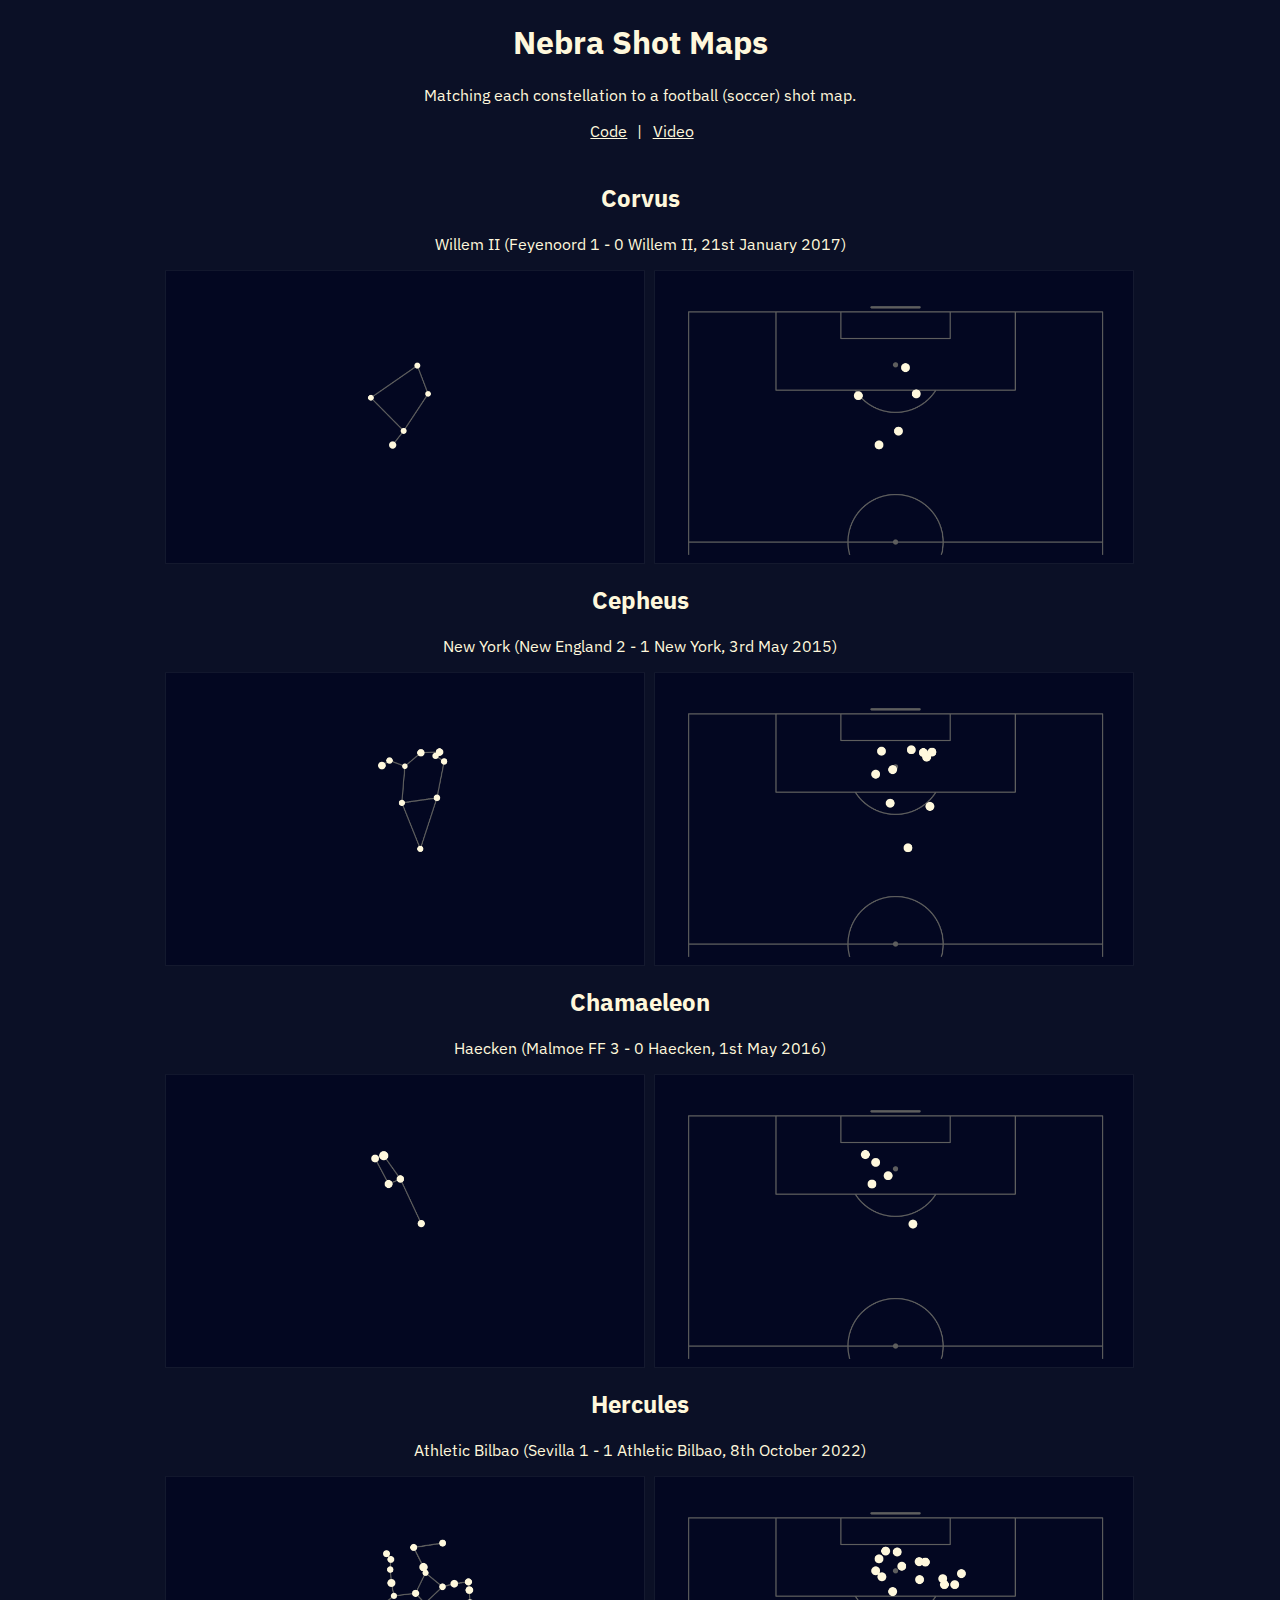
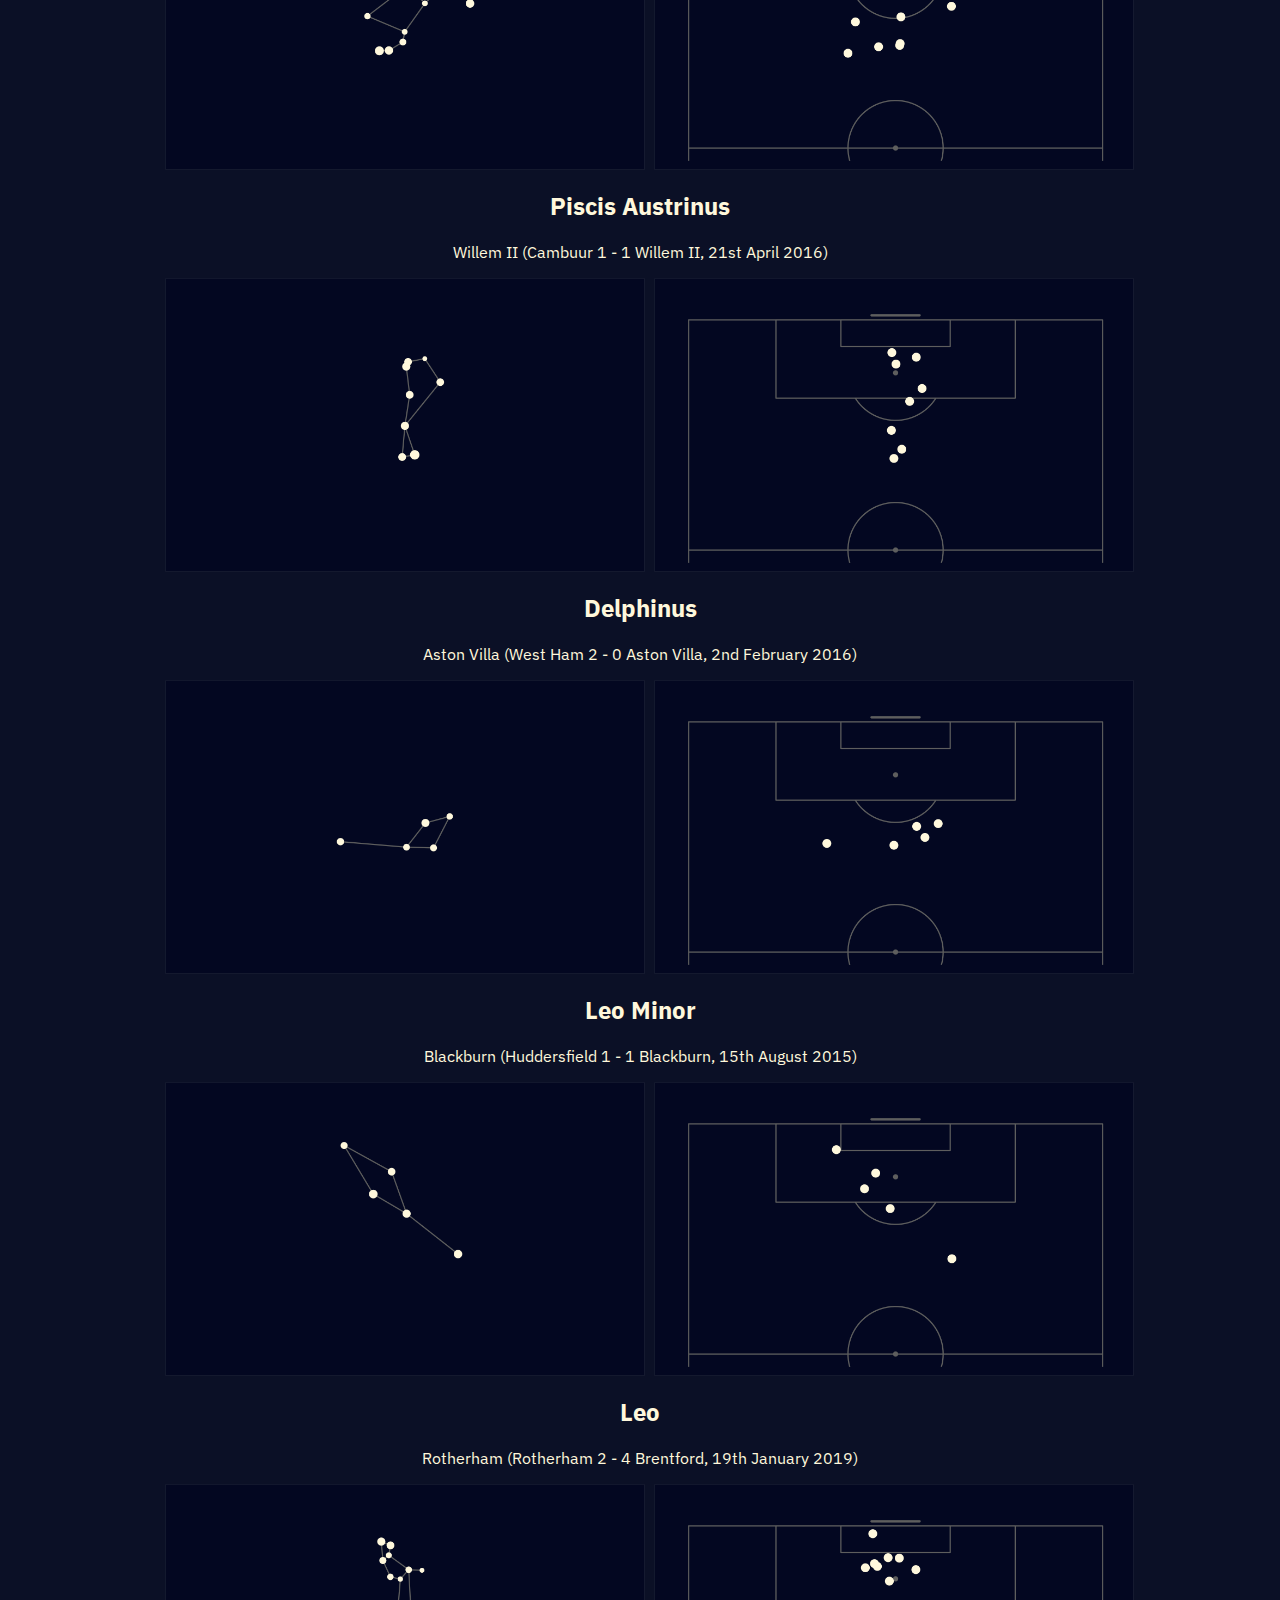
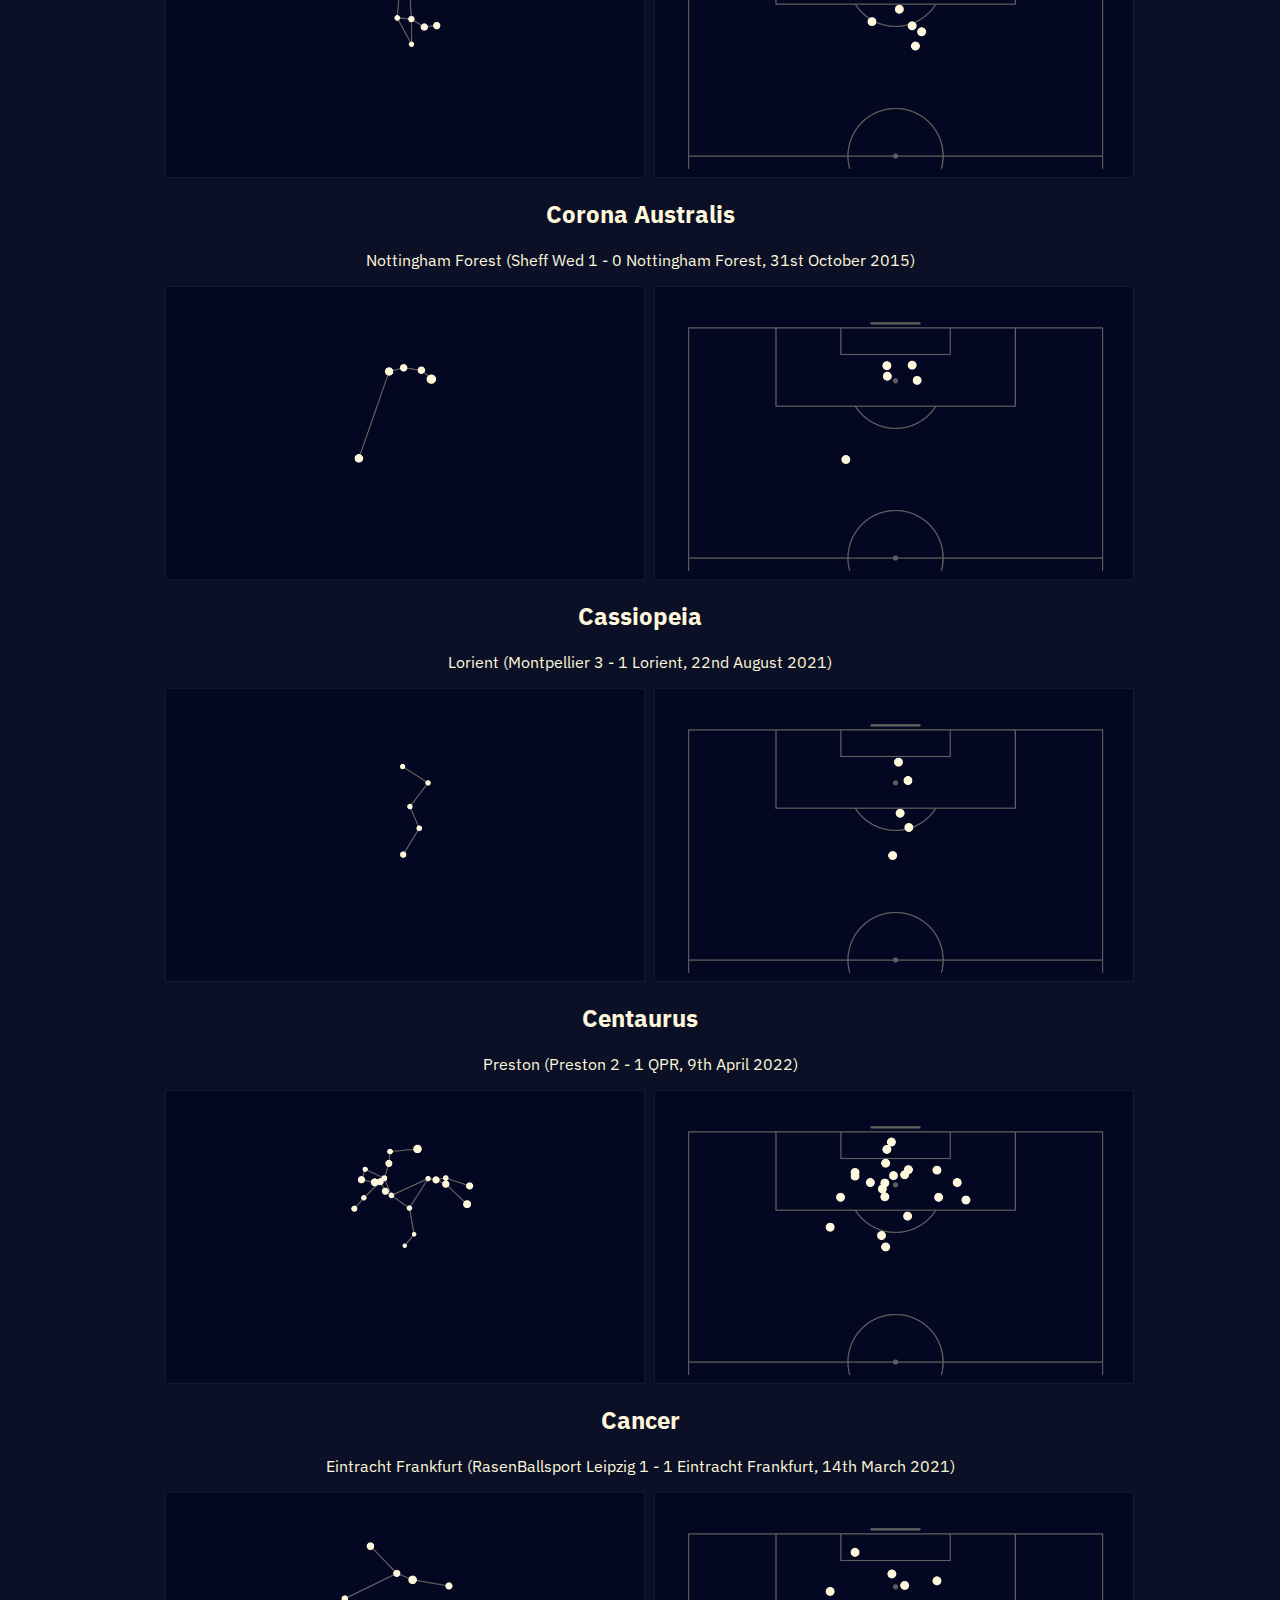
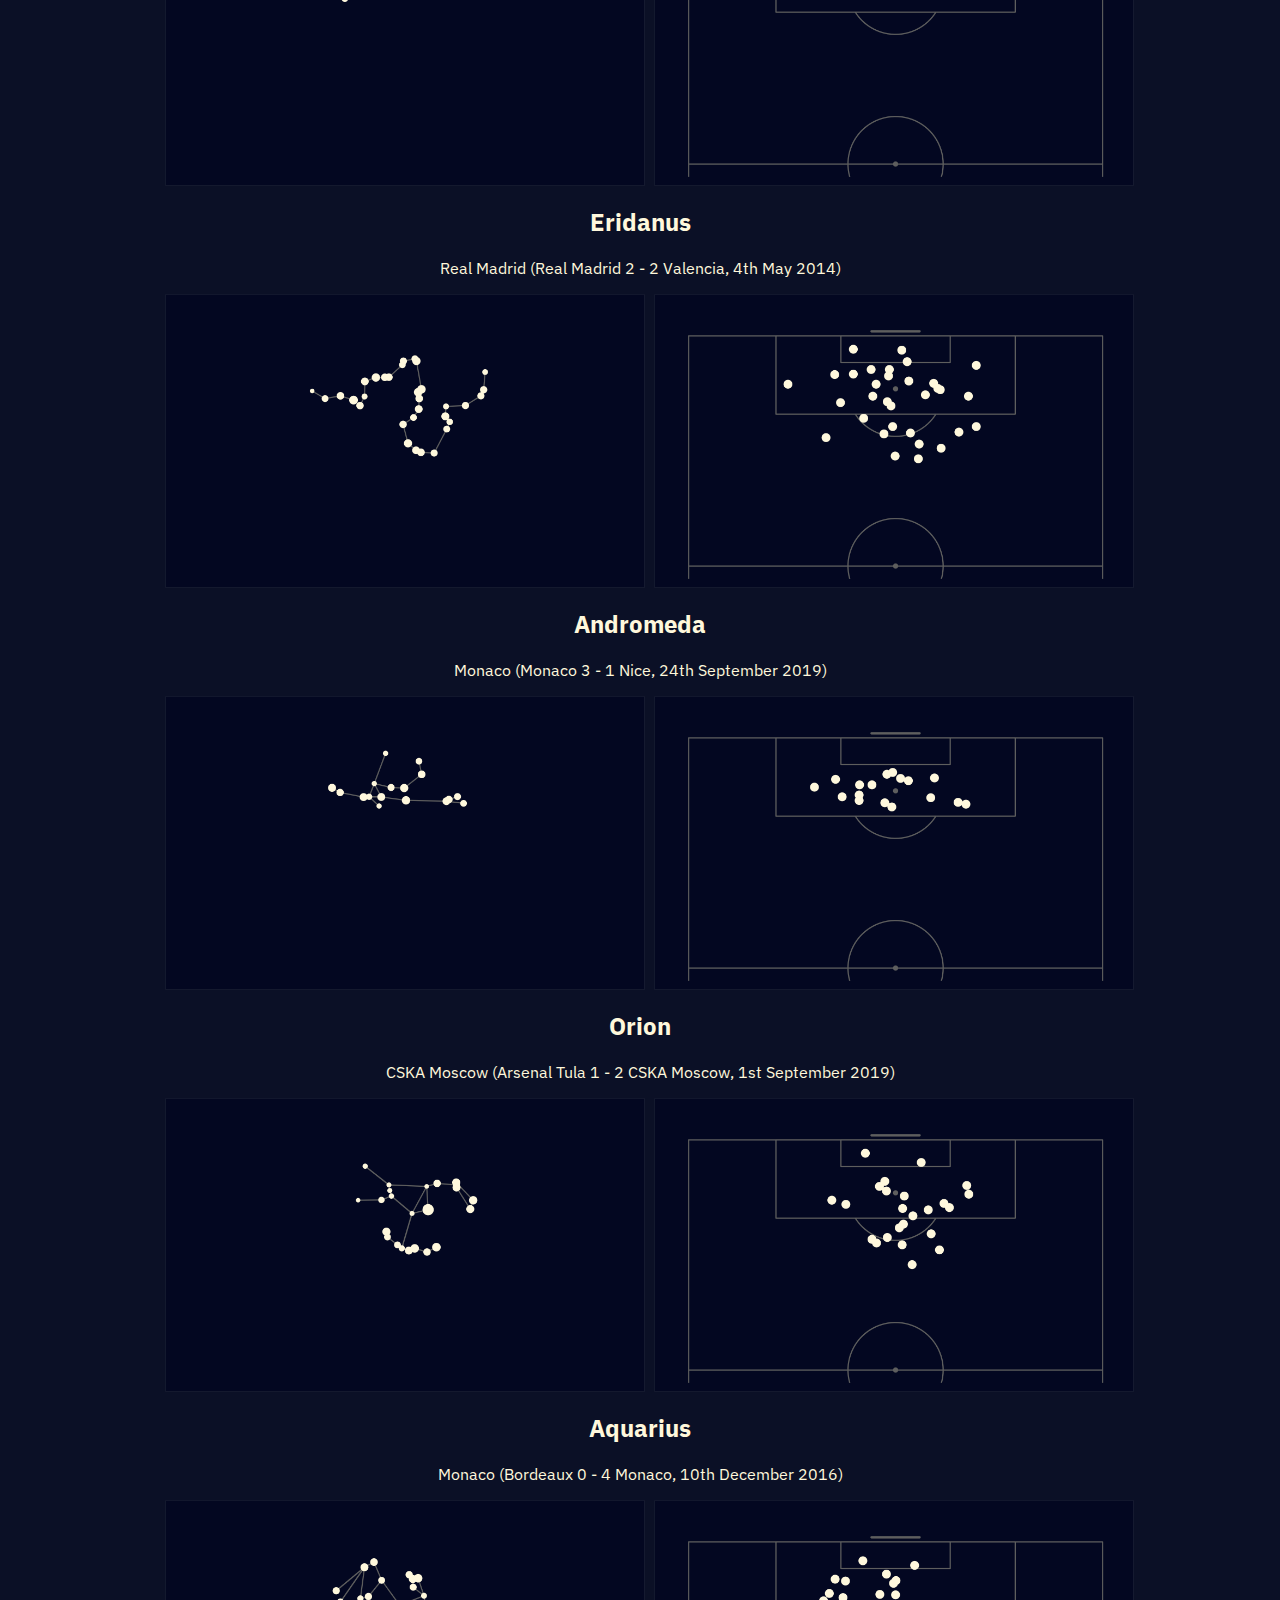
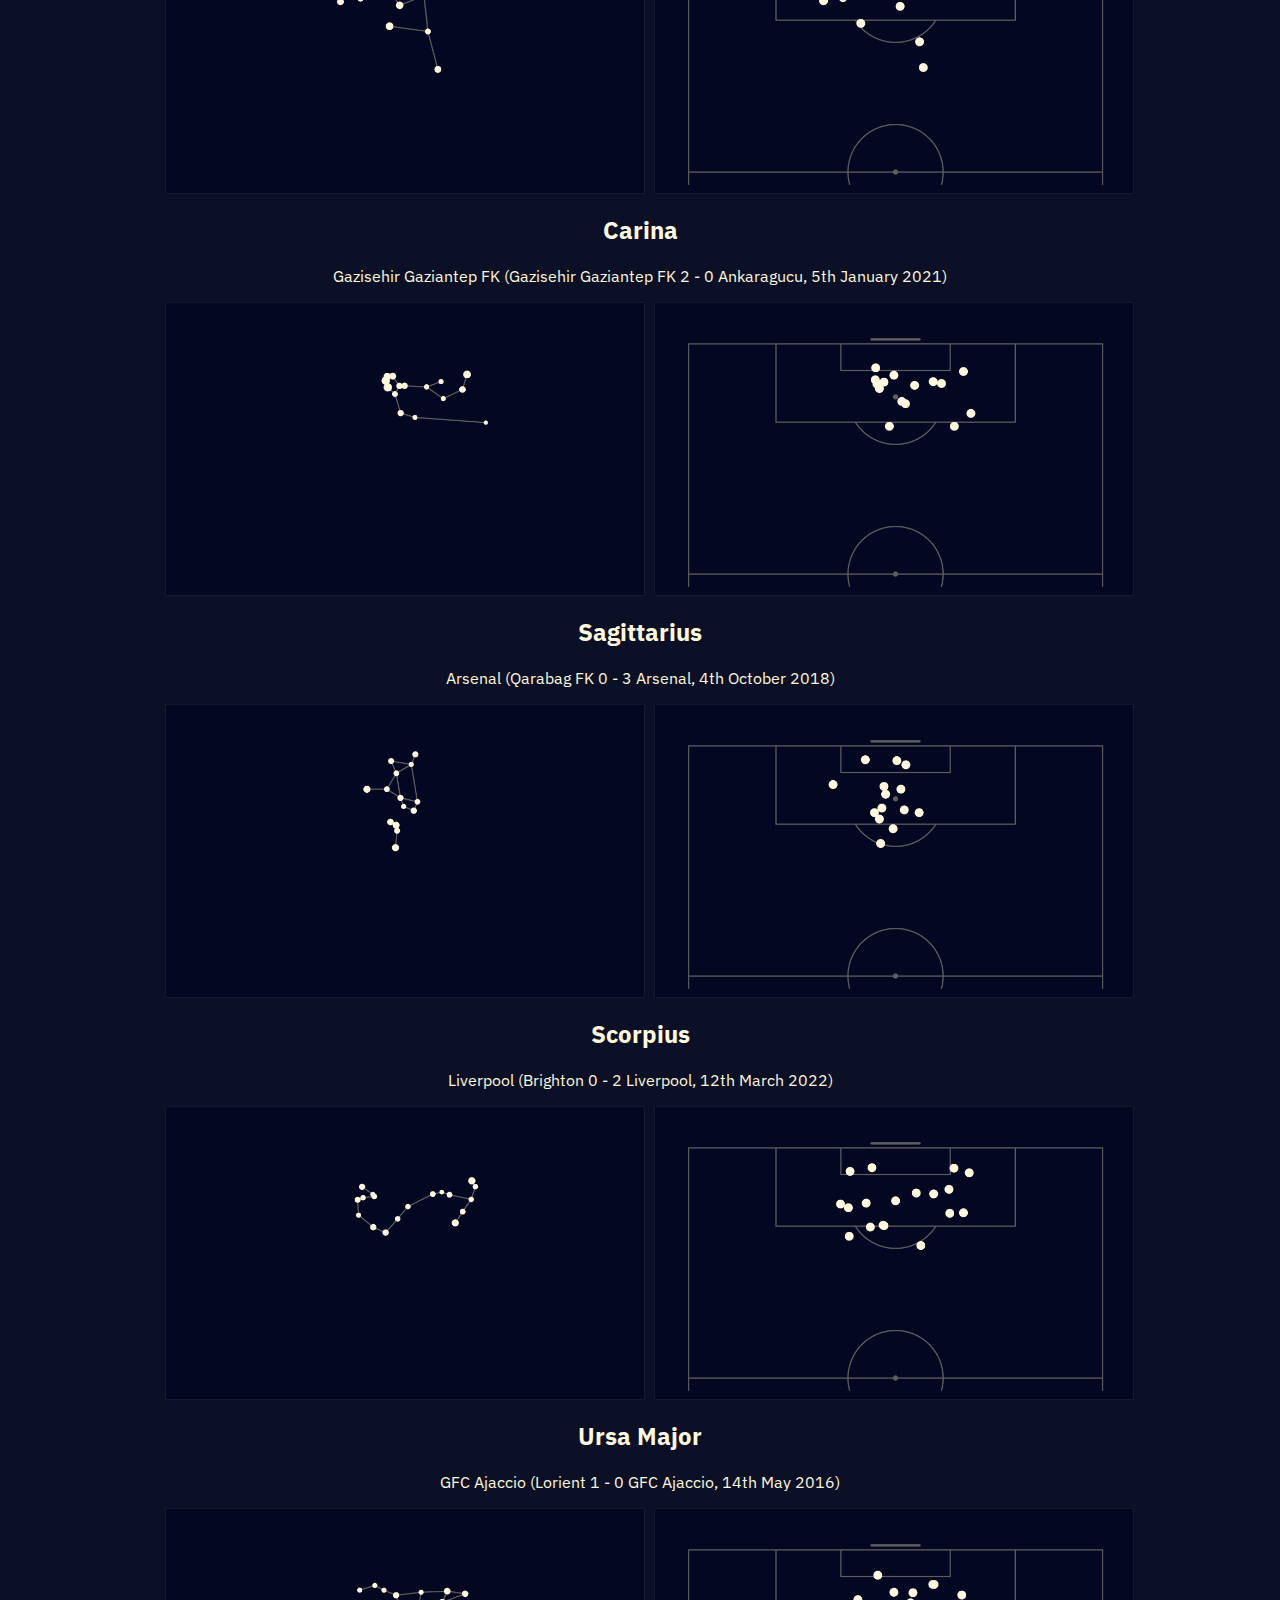
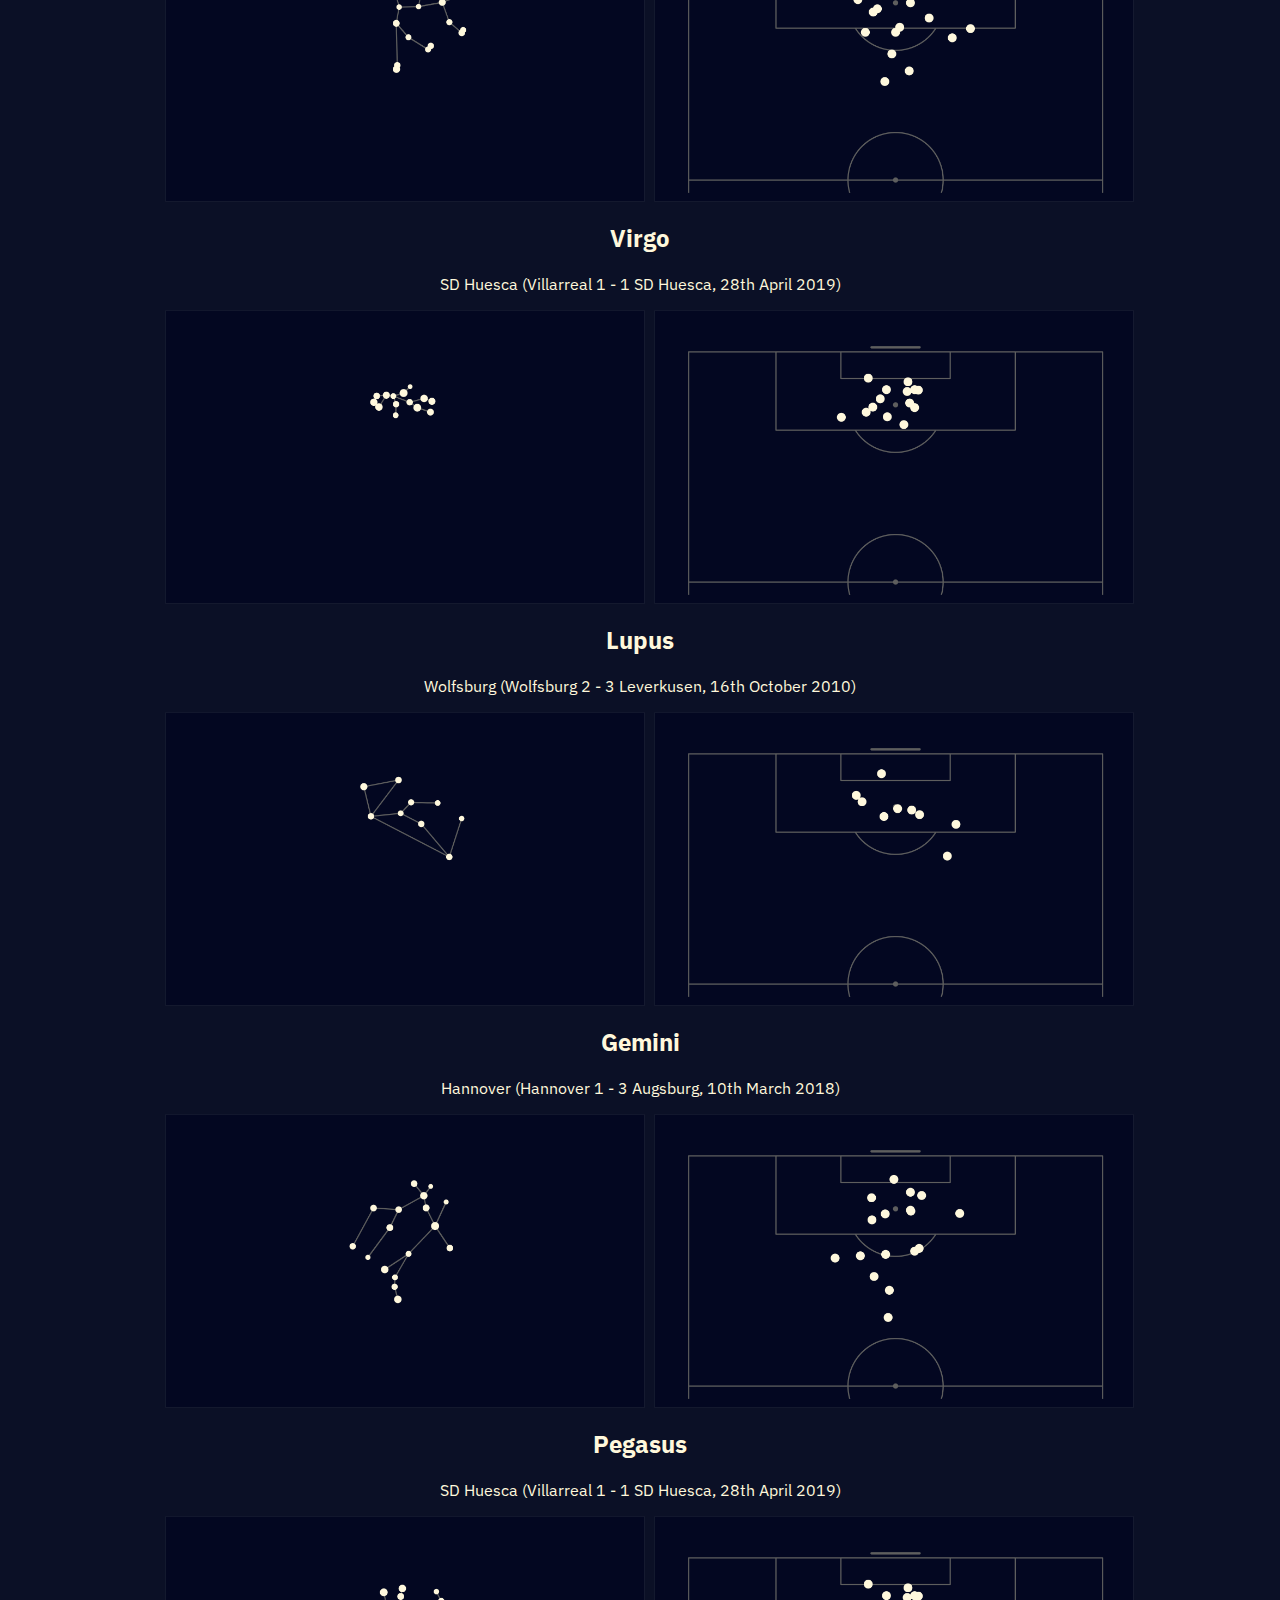
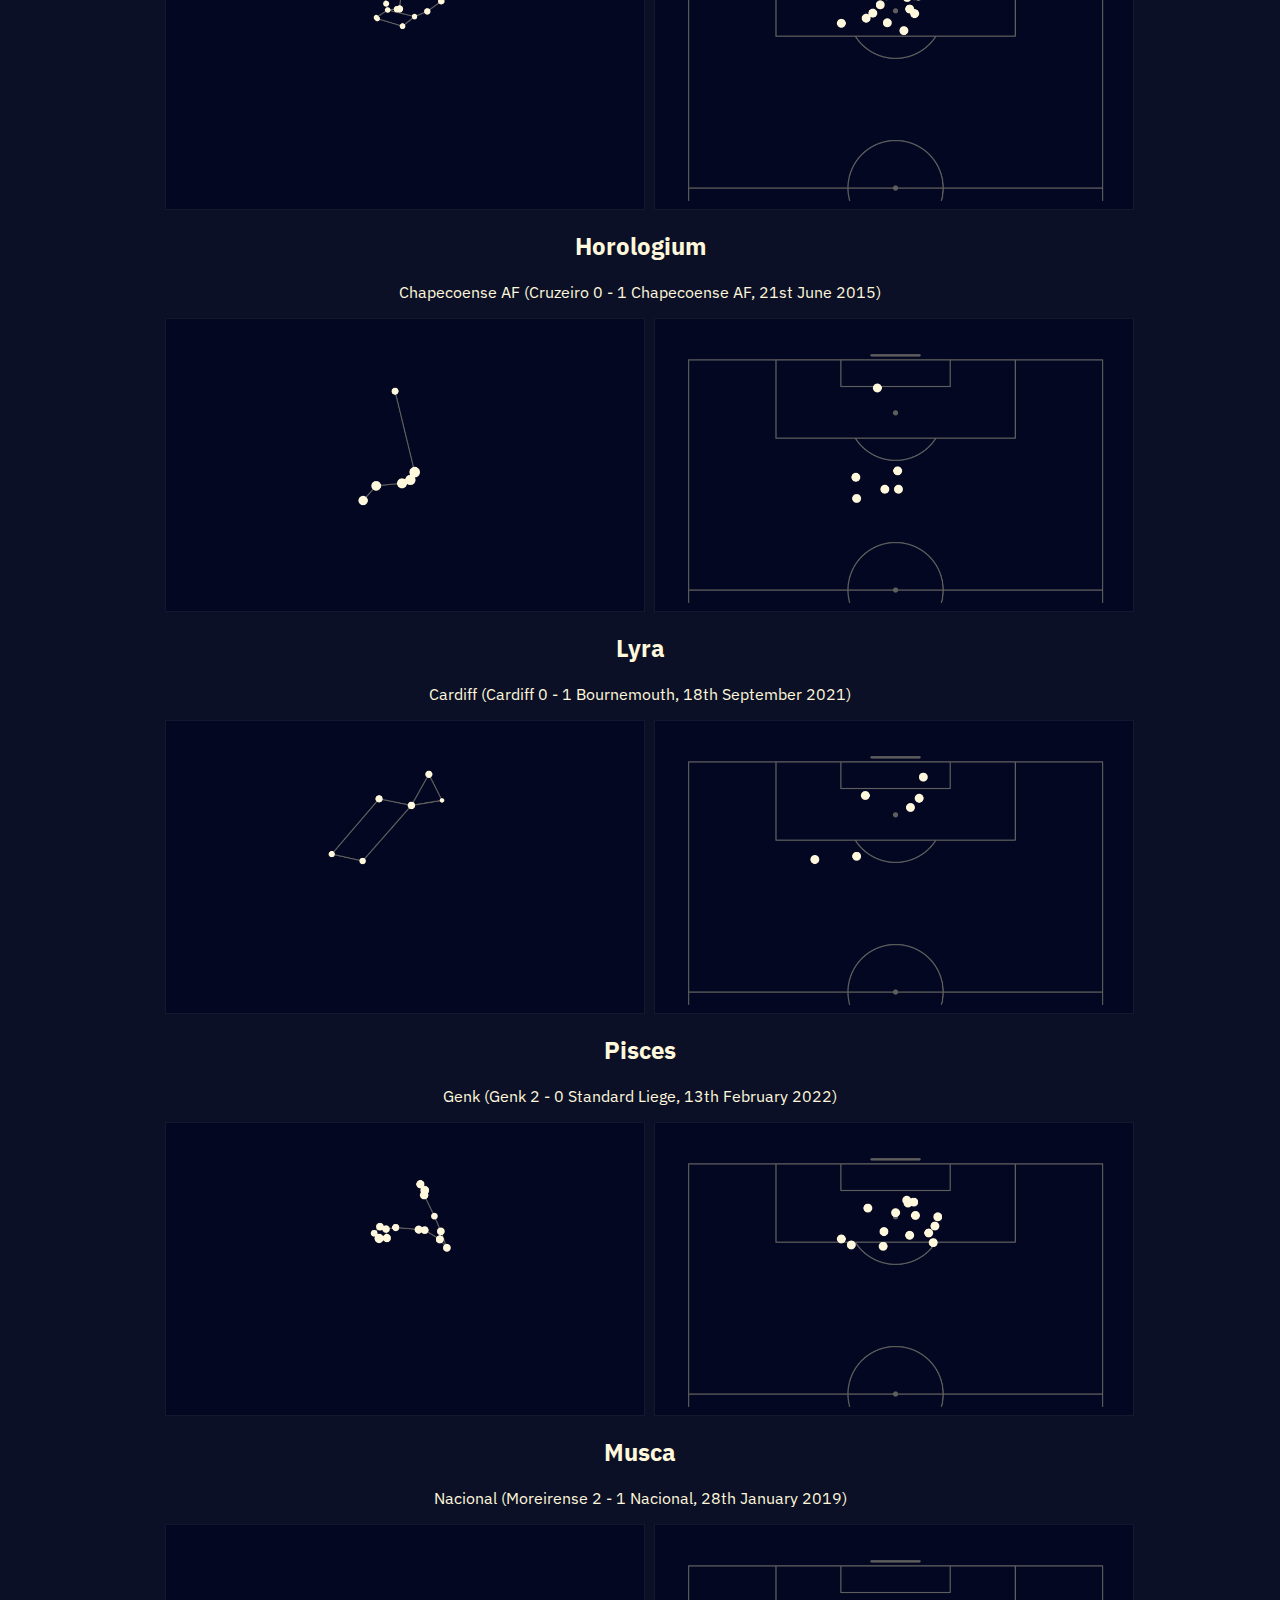
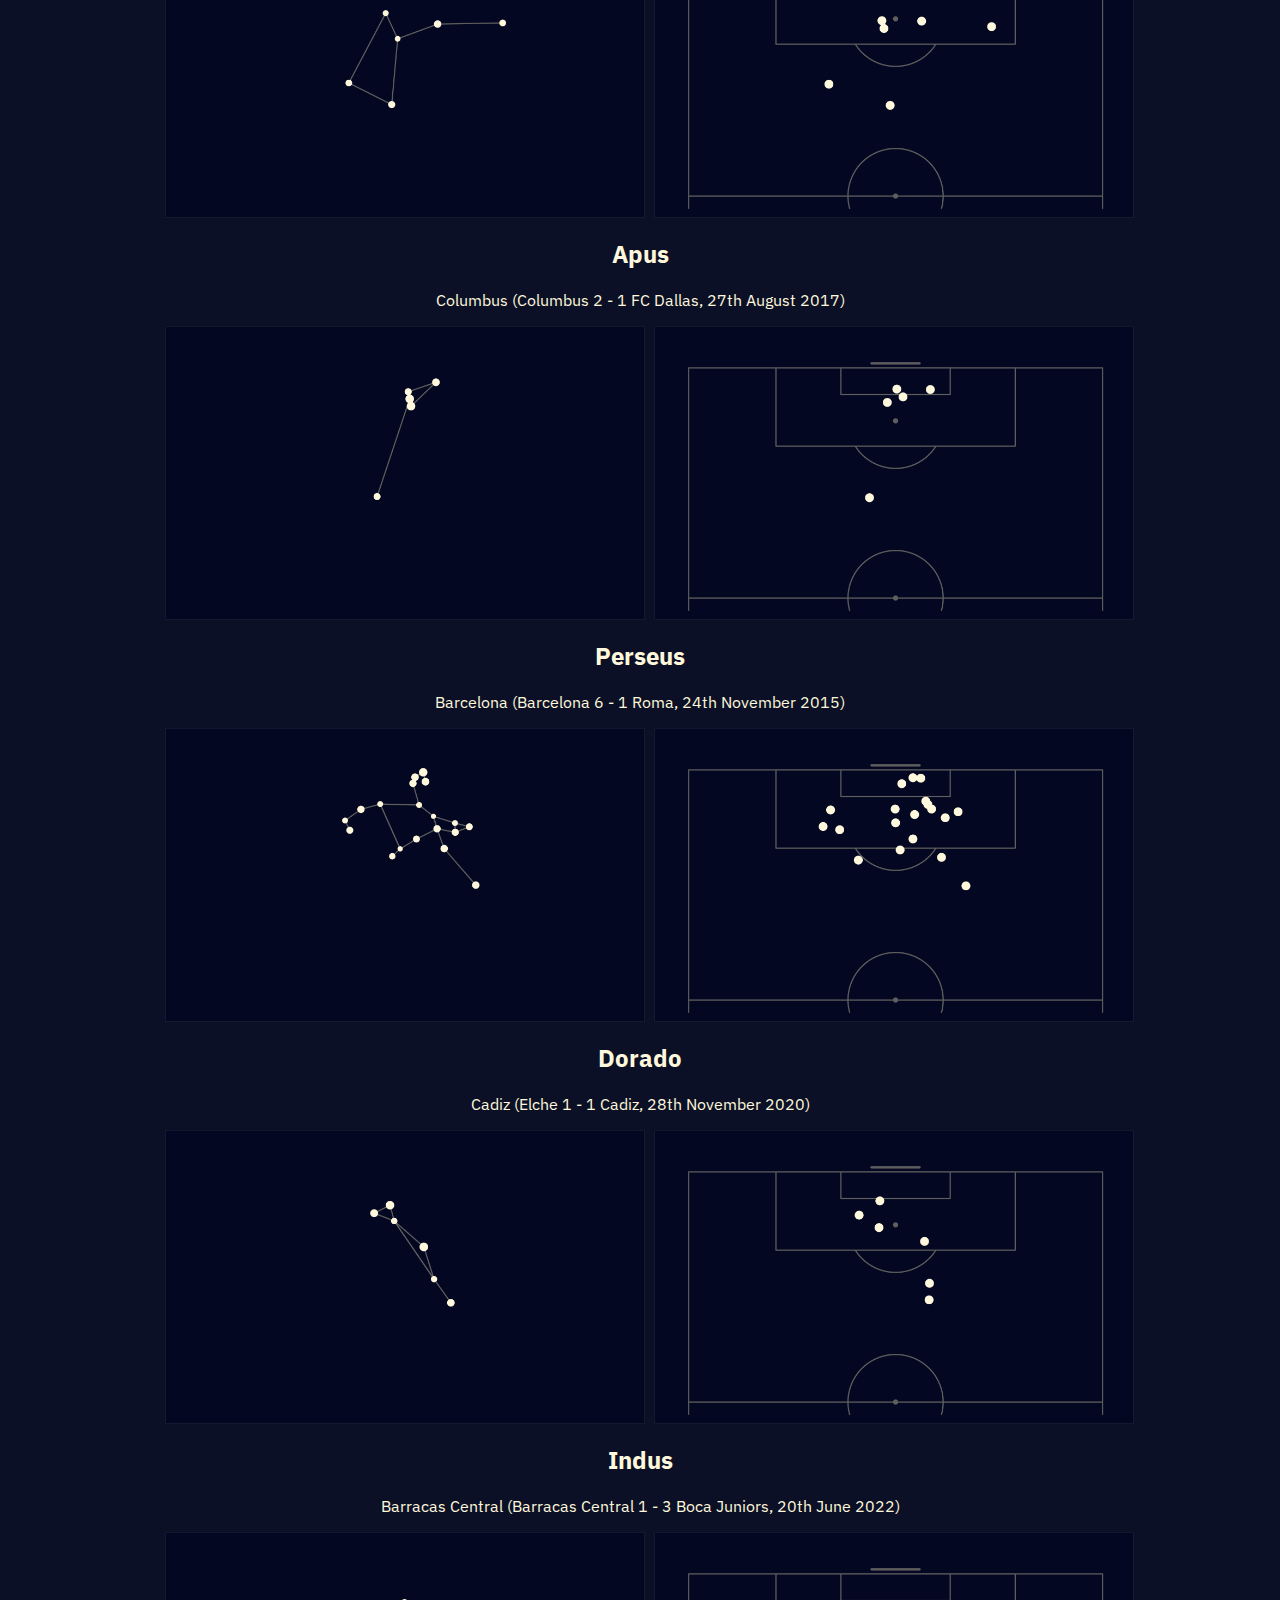
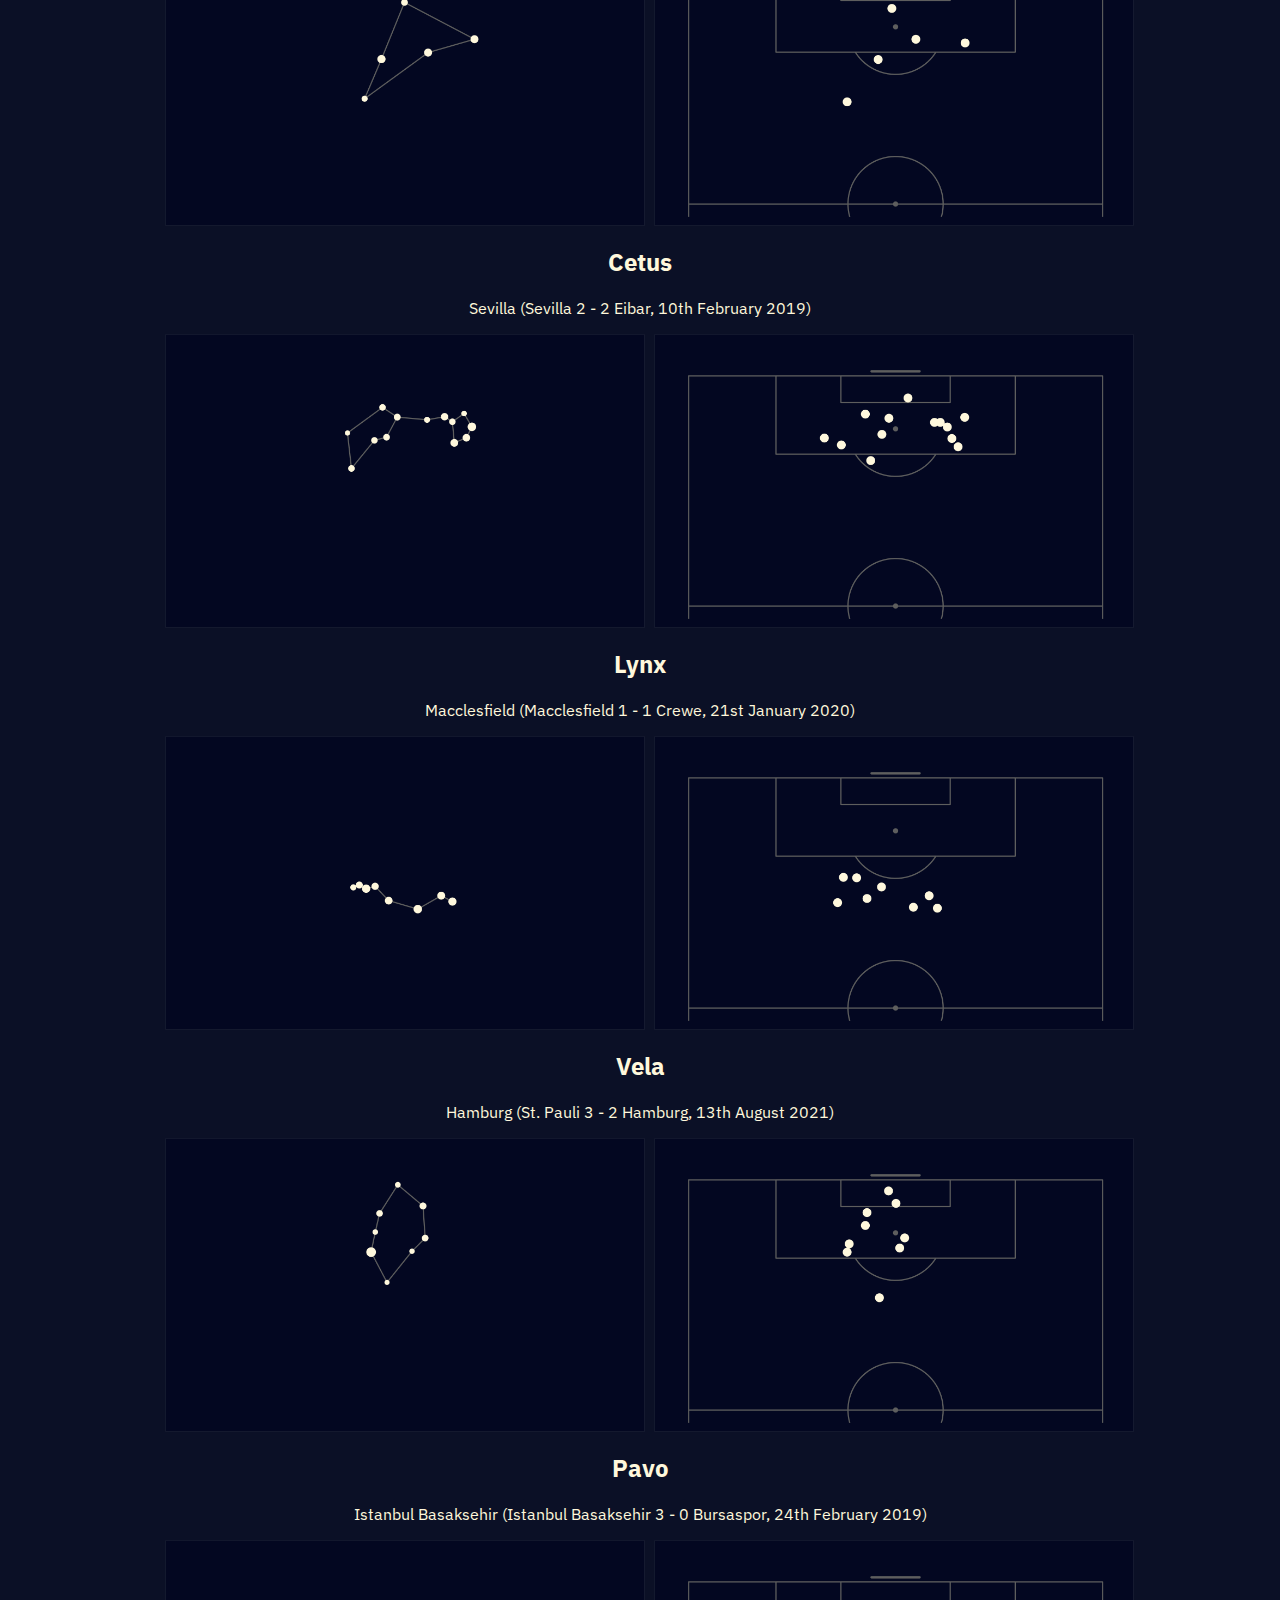
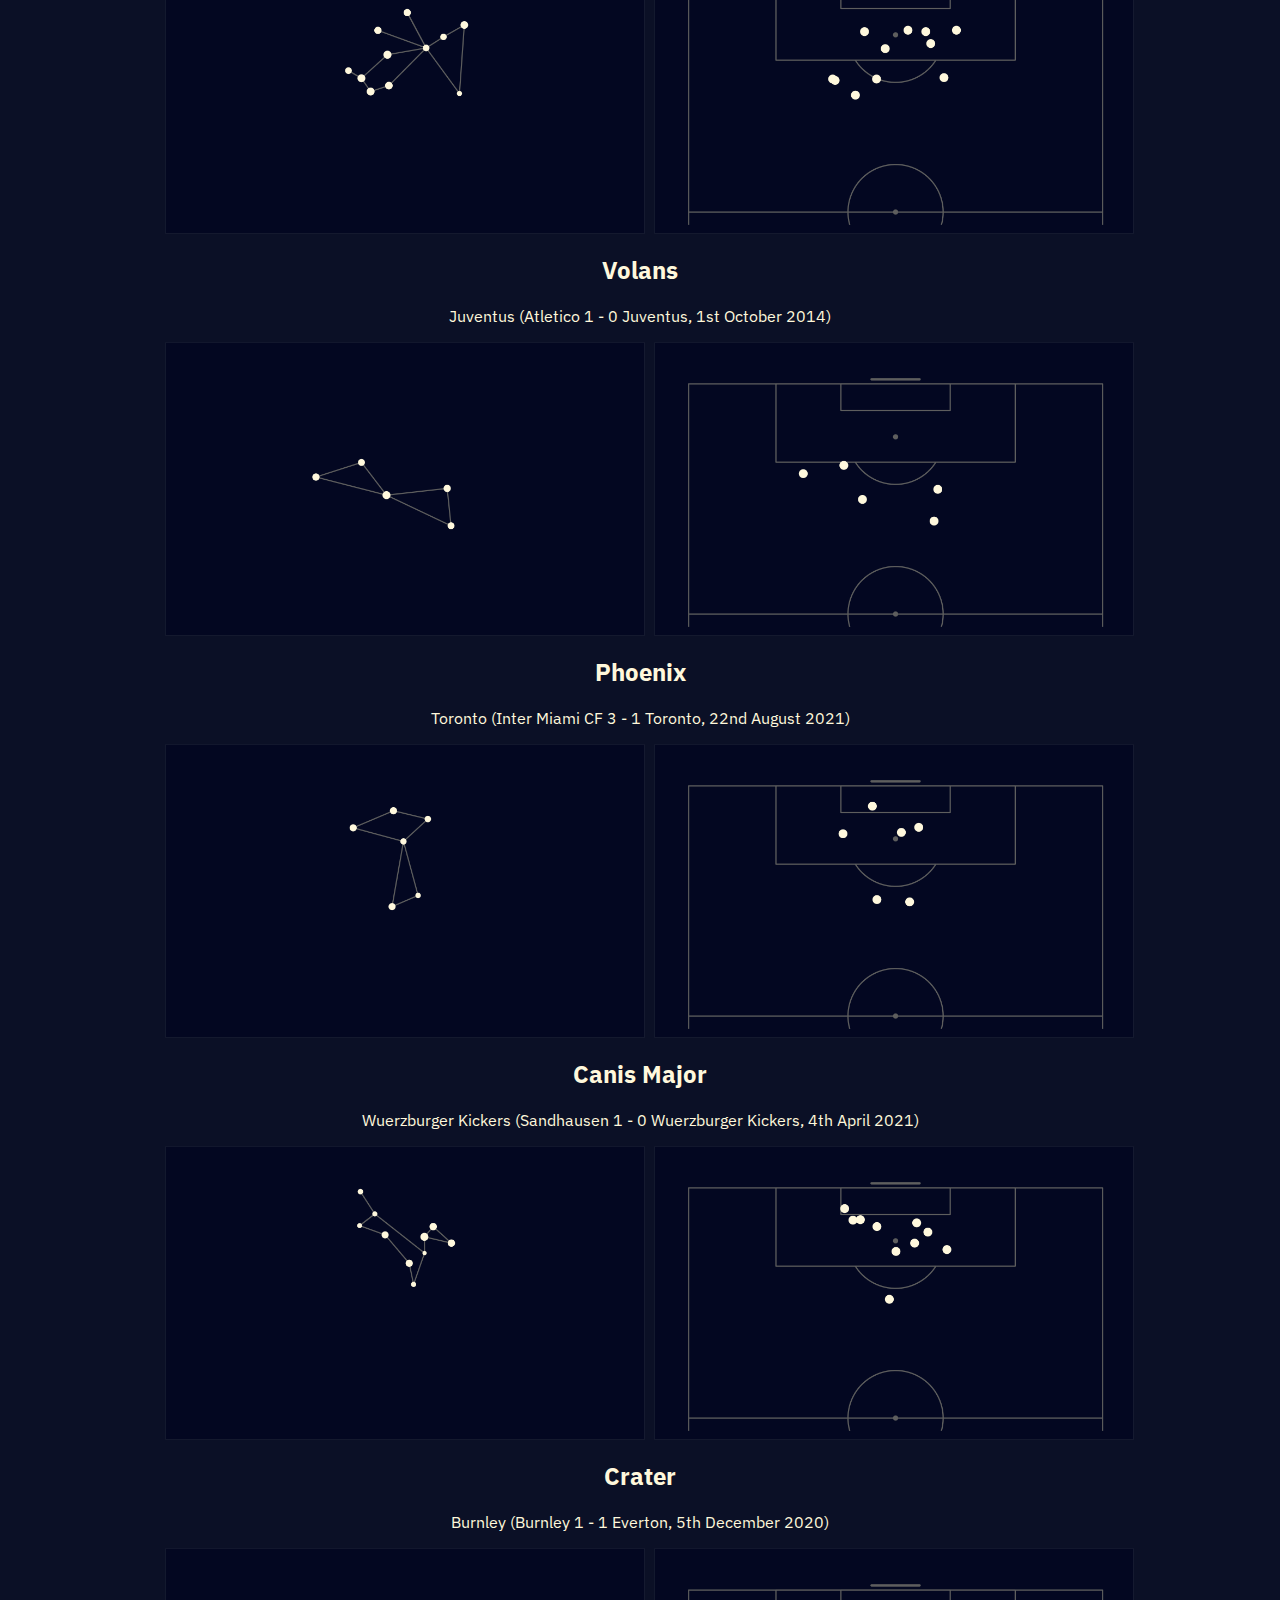
==== commit 31e384bb: "Add video link to Nebra shot maps" ====
--- a/projects/nebra/index.html
+++ b/projects/nebra/index.html
@@ -9,11 +9,10 @@
   <meta name="description" content="Matching soccer shot-maps to constellations">
   <meta name="author" content="SitePoint">
 
-  <meta property="og:title" content="A Basic HTML5 Template">
+  <meta property="og:title" content="Nebra shot maps">
   <meta property="og:type" content="website">
-  <meta property="og:url" content="https://torvaney.github.io/projects/nebra-shot-maps">
+  <meta property="og:url" content="https://torvaney.github.io/projects/nebra">
   <meta property="og:description" content="Matching soccer shot-maps to constellations">
-  <!-- TODO -->
   <meta property="og:image" content="static/img/Ara/shots.png">
 
   <link rel="stylesheet" href="static/css/styles.css?v=1.0">
@@ -28,11 +27,16 @@
 <body>
   <!-- your content here... -->
   <h1>Nebra Shot Maps</h1>
-  <p>Matching each constellation to a football (soccer) shot map.</p>
-  <p>View the code <a href="https://github.com/Torvaney/nebra-shot-maps">on github</a></p>
+  <p class="introduction">Matching each constellation to a football (soccer) shot map.</p>
+
+  <div class="link-row">
+    <p class="link-left"><a href="https://github.com/Torvaney/nebra-shot-maps">Code</a></p>
+    <p class="link-divider">|</p>
+    <p class="link-right"><a href="https://youtu.be/lHRcOQBDSKI">Video</a></p>
+  </div>
 
   <div class="column">
-    
+
 
     <h2>Corvus</h2>
     <p>Willem II (Feyenoord 1 - 0 Willem II, 21st January 2017)</p>
@@ -41,7 +45,7 @@
       <img src="static/img/Crv/shots.png" width="50%">
     </div>
 
-    
+
 
     <h2>Cepheus</h2>
     <p>New York (New England 2 - 1 New York, 3rd May 2015)</p>
@@ -50,7 +54,7 @@
       <img src="static/img/Cep/shots.png" width="50%">
     </div>
 
-    
+
 
     <h2>Chamaeleon</h2>
     <p>Haecken (Malmoe FF 3 - 0 Haecken, 1st May 2016)</p>
@@ -59,7 +63,7 @@
       <img src="static/img/Cha/shots.png" width="50%">
     </div>
 
-    
+
 
     <h2>Hercules</h2>
     <p>Athletic Bilbao (Sevilla 1 - 1 Athletic Bilbao, 8th October 2022)</p>
@@ -68,7 +72,7 @@
       <img src="static/img/Her/shots.png" width="50%">
     </div>
 
-    
+
 
     <h2>Piscis Austrinus</h2>
     <p>Willem II (Cambuur 1 - 1 Willem II, 21st April 2016)</p>
@@ -77,7 +81,7 @@
       <img src="static/img/PsA/shots.png" width="50%">
     </div>
 
-    
+
 
     <h2>Delphinus</h2>
     <p>Aston Villa (West Ham 2 - 0 Aston Villa, 2nd February 2016)</p>
@@ -86,7 +90,7 @@
       <img src="static/img/Del/shots.png" width="50%">
     </div>
 
-    
+
 
     <h2>Leo Minor</h2>
     <p>Blackburn (Huddersfield 1 - 1 Blackburn, 15th August 2015)</p>
@@ -95,7 +99,7 @@
       <img src="static/img/LMi/shots.png" width="50%">
     </div>
 
-    
+
 
     <h2>Leo</h2>
     <p>Rotherham (Rotherham 2 - 4 Brentford, 19th January 2019)</p>
@@ -104,7 +108,7 @@
       <img src="static/img/Leo/shots.png" width="50%">
     </div>
 
-    
+
 
     <h2>Corona Australis</h2>
     <p>Nottingham Forest (Sheff Wed 1 - 0 Nottingham Forest, 31st October 2015)</p>
@@ -113,7 +117,7 @@
       <img src="static/img/CrA/shots.png" width="50%">
     </div>
 
-    
+
 
     <h2>Cassiopeia</h2>
     <p>Lorient (Montpellier 3 - 1 Lorient, 22nd August 2021)</p>
@@ -122,7 +126,7 @@
       <img src="static/img/Cas/shots.png" width="50%">
     </div>
 
-    
+
 
     <h2>Centaurus</h2>
     <p>Preston (Preston 2 - 1 QPR, 9th April 2022)</p>
@@ -131,7 +135,7 @@
       <img src="static/img/Cen/shots.png" width="50%">
     </div>
 
-    
+
 
     <h2>Cancer</h2>
     <p>Eintracht Frankfurt (RasenBallsport Leipzig 1 - 1 Eintracht Frankfurt, 14th March 2021)</p>
@@ -140,7 +144,7 @@
       <img src="static/img/Cnc/shots.png" width="50%">
     </div>
 
-    
+
 
     <h2>Eridanus</h2>
     <p>Real Madrid (Real Madrid 2 - 2 Valencia, 4th May 2014)</p>
@@ -149,7 +153,7 @@
       <img src="static/img/Eri/shots.png" width="50%">
     </div>
 
-    
+
 
     <h2>Andromeda</h2>
     <p>Monaco (Monaco 3 - 1 Nice, 24th September 2019)</p>
@@ -158,7 +162,7 @@
       <img src="static/img/And/shots.png" width="50%">
     </div>
 
-    
+
 
     <h2>Orion</h2>
     <p>CSKA Moscow (Arsenal Tula 1 - 2 CSKA Moscow, 1st September 2019)</p>
@@ -167,7 +171,7 @@
       <img src="static/img/Ori/shots.png" width="50%">
     </div>
 
-    
+
 
     <h2>Aquarius</h2>
     <p>Monaco (Bordeaux 0 - 4 Monaco, 10th December 2016)</p>
@@ -176,7 +180,7 @@
       <img src="static/img/Aqr/shots.png" width="50%">
     </div>
 
-    
+
 
     <h2>Carina</h2>
     <p>Gazisehir Gaziantep FK (Gazisehir Gaziantep FK 2 - 0 Ankaragucu, 5th January 2021)</p>
@@ -185,7 +189,7 @@
       <img src="static/img/Car/shots.png" width="50%">
     </div>
 
-    
+
 
     <h2>Sagittarius</h2>
     <p>Arsenal (Qarabag FK 0 - 3 Arsenal, 4th October 2018)</p>
@@ -194,7 +198,7 @@
       <img src="static/img/Sgr/shots.png" width="50%">
     </div>
 
-    
+
 
     <h2>Scorpius</h2>
     <p>Liverpool (Brighton 0 - 2 Liverpool, 12th March 2022)</p>
@@ -203,7 +207,7 @@
       <img src="static/img/Sco/shots.png" width="50%">
     </div>
 
-    
+
 
     <h2>Ursa Major</h2>
     <p>GFC Ajaccio (Lorient 1 - 0 GFC Ajaccio, 14th May 2016)</p>
@@ -212,7 +216,7 @@
       <img src="static/img/UMa/shots.png" width="50%">
     </div>
 
-    
+
 
     <h2>Virgo</h2>
     <p>SD Huesca (Villarreal 1 - 1 SD Huesca, 28th April 2019)</p>
@@ -221,7 +225,7 @@
       <img src="static/img/Vir/shots.png" width="50%">
     </div>
 
-    
+
 
     <h2>Lupus</h2>
     <p>Wolfsburg (Wolfsburg 2 - 3 Leverkusen, 16th October 2010)</p>
@@ -230,7 +234,7 @@
       <img src="static/img/Lup/shots.png" width="50%">
     </div>
 
-    
+
 
     <h2>Gemini</h2>
     <p>Hannover (Hannover 1 - 3 Augsburg, 10th March 2018)</p>
@@ -239,7 +243,7 @@
       <img src="static/img/Gem/shots.png" width="50%">
     </div>
 
-    
+
 
     <h2>Pegasus</h2>
     <p>SD Huesca (Villarreal 1 - 1 SD Huesca, 28th April 2019)</p>
@@ -248,7 +252,7 @@
       <img src="static/img/Peg/shots.png" width="50%">
     </div>
 
-    
+
 
     <h2>Horologium</h2>
     <p>Chapecoense AF (Cruzeiro 0 - 1 Chapecoense AF, 21st June 2015)</p>
@@ -257,7 +261,7 @@
       <img src="static/img/Hor/shots.png" width="50%">
     </div>
 
-    
+
 
     <h2>Lyra</h2>
     <p>Cardiff (Cardiff 0 - 1 Bournemouth, 18th September 2021)</p>
@@ -266,7 +270,7 @@
       <img src="static/img/Lyr/shots.png" width="50%">
     </div>
 
-    
+
 
     <h2>Pisces</h2>
     <p>Genk (Genk 2 - 0 Standard Liege, 13th February 2022)</p>
@@ -275,7 +279,7 @@
       <img src="static/img/Psc/shots.png" width="50%">
     </div>
 
-    
+
 
     <h2>Musca</h2>
     <p>Nacional (Moreirense 2 - 1 Nacional, 28th January 2019)</p>
@@ -284,7 +288,7 @@
       <img src="static/img/Mus/shots.png" width="50%">
     </div>
 
-    
+
 
     <h2>Apus</h2>
     <p>Columbus (Columbus 2 - 1 FC Dallas, 27th August 2017)</p>
@@ -293,7 +297,7 @@
       <img src="static/img/Aps/shots.png" width="50%">
     </div>
 
-    
+
 
     <h2>Perseus</h2>
     <p>Barcelona (Barcelona 6 - 1 Roma, 24th November 2015)</p>
@@ -302,7 +306,7 @@
       <img src="static/img/Per/shots.png" width="50%">
     </div>
 
-    
+
 
     <h2>Dorado</h2>
     <p>Cadiz (Elche 1 - 1 Cadiz, 28th November 2020)</p>
@@ -311,7 +315,7 @@
       <img src="static/img/Dor/shots.png" width="50%">
     </div>
 
-    
+
 
     <h2>Indus</h2>
     <p>Barracas Central (Barracas Central 1 - 3 Boca Juniors, 20th June 2022)</p>
@@ -320,7 +324,7 @@
       <img src="static/img/Ind/shots.png" width="50%">
     </div>
 
-    
+
 
     <h2>Cetus</h2>
     <p>Sevilla (Sevilla 2 - 2 Eibar, 10th February 2019)</p>
@@ -329,7 +333,7 @@
       <img src="static/img/Cet/shots.png" width="50%">
     </div>
 
-    
+
 
     <h2>Lynx</h2>
     <p>Macclesfield (Macclesfield 1 - 1 Crewe, 21st January 2020)</p>
@@ -338,7 +342,7 @@
       <img src="static/img/Lyn/shots.png" width="50%">
     </div>
 
-    
+
 
     <h2>Vela</h2>
     <p>Hamburg (St. Pauli 3 - 2 Hamburg, 13th August 2021)</p>
@@ -347,7 +351,7 @@
       <img src="static/img/Vel/shots.png" width="50%">
     </div>
 
-    
+
 
     <h2>Pavo</h2>
     <p>Istanbul Basaksehir (Istanbul Basaksehir 3 - 0 Bursaspor, 24th February 2019)</p>
@@ -356,7 +360,7 @@
       <img src="static/img/Pav/shots.png" width="50%">
     </div>
 
-    
+
 
     <h2>Volans</h2>
     <p>Juventus (Atletico 1 - 0 Juventus, 1st October 2014)</p>
@@ -365,7 +369,7 @@
       <img src="static/img/Vol/shots.png" width="50%">
     </div>
 
-    
+
 
     <h2>Phoenix</h2>
     <p>Toronto (Inter Miami CF 3 - 1 Toronto, 22nd August 2021)</p>
@@ -374,7 +378,7 @@
       <img src="static/img/Phe/shots.png" width="50%">
     </div>
 
-    
+
 
     <h2>Canis Major</h2>
     <p>Wuerzburger Kickers (Sandhausen 1 - 0 Wuerzburger Kickers, 4th April 2021)</p>
@@ -383,7 +387,7 @@
       <img src="static/img/CMa/shots.png" width="50%">
     </div>
 
-    
+
 
     <h2>Crater</h2>
     <p>Burnley (Burnley 1 - 1 Everton, 5th December 2020)</p>
@@ -392,7 +396,7 @@
       <img src="static/img/Crt/shots.png" width="50%">
     </div>
 
-    
+
 
     <h2>Ophiuchus</h2>
     <p>Stuttgart (Nuernberg 0 - 6 Stuttgart, 21st June 2020)</p>
@@ -401,7 +405,7 @@
       <img src="static/img/Oph/shots.png" width="50%">
     </div>
 
-    
+
 
     <h2>Draco</h2>
     <p>Bordeaux (Bordeaux 4 - 2 Montpellier, 13th April 2013)</p>
@@ -410,7 +414,7 @@
       <img src="static/img/Dra/shots.png" width="50%">
     </div>
 
-    
+
 
     <h2>Aquila</h2>
     <p>Sport Recife (Sport Recife 0 - 1 Palmeiras, 9th January 2021)</p>
@@ -419,7 +423,7 @@
       <img src="static/img/Aql/shots.png" width="50%">
     </div>
 
-    
+
 
     <h2>Ursa Minor</h2>
     <p>Dynamo Kyiv (Ferencvaros 2 - 2 Dynamo Kyiv, 28th October 2020)</p>
@@ -428,7 +432,7 @@
       <img src="static/img/UMi/shots.png" width="50%">
     </div>
 
-    
+
 
     <h2>Lepus</h2>
     <p>Istanbul Basaksehir (Konyaspor 1 - 1 Istanbul Basaksehir, 20th March 2016)</p>
@@ -437,7 +441,7 @@
       <img src="static/img/Lep/shots.png" width="50%">
     </div>
 
-    
+
 
     <h2>Grus</h2>
     <p>Sandhausen (Bochum 2 - 0 Sandhausen, 14th October 2017)</p>
@@ -446,7 +450,7 @@
       <img src="static/img/Gru/shots.png" width="50%">
     </div>
 
-    
+
 
     <h2>Lacerta</h2>
     <p>Akhisarspor (Akhisarspor 1 - 0 Sivasspor, 12th August 2017)</p>
@@ -455,7 +459,7 @@
       <img src="static/img/Lac/shots.png" width="50%">
     </div>
 
-    
+
 
     <h2>Bootes</h2>
     <p>Reading (Luton 0 - 0 Reading, 21st April 2021)</p>
@@ -464,7 +468,7 @@
       <img src="static/img/Boo/shots.png" width="50%">
     </div>
 
-    
+
 
     <h2>Camelopardalis</h2>
     <p>Nantes (Angers 1 - 4 Nantes, 19th September 2021)</p>
@@ -473,7 +477,7 @@
       <img src="static/img/Cam/shots.png" width="50%">
     </div>
 
-    
+
 
     <h2>Puppis</h2>
     <p>Cagliari (Bologna 1 - 0 Cagliari, 12th April 2012)</p>
@@ -482,7 +486,7 @@
       <img src="static/img/Pup/shots.png" width="50%">
     </div>
 
-    
+
 
     <h2>Cygnus</h2>
     <p>Arsenal (Arsenal 0 - 3 Man City, 1st March 2018)</p>
@@ -491,7 +495,7 @@
       <img src="static/img/Cyg/shots.png" width="50%">
     </div>
 
-    
+
 
     <h2>Capricornus</h2>
     <p>Fenerbahce (Sivasspor 1 - 1 Fenerbahce, 22nd January 2022)</p>
@@ -500,7 +504,7 @@
       <img src="static/img/Cap/shots.png" width="50%">
     </div>
 
-    
+
 
     <h2>Corona Borealis</h2>
     <p>Reims (Reims 1 - 0 Lyon, 17th August 2018)</p>
@@ -509,7 +513,7 @@
       <img src="static/img/CrB/shots.png" width="50%">
     </div>
 
-    
+
 
     <h2>Taurus</h2>
     <p>Sandhausen (Sandhausen 1 - 1 Hamburg, 15th December 2019)</p>
@@ -518,7 +522,7 @@
       <img src="static/img/Tau/shots.png" width="50%">
     </div>
 
-    
+
 
     <h2>Tucana</h2>
     <p>Derby (Derby 1 - 1 Middlesbrough, 18th August 2015)</p>
@@ -527,7 +531,7 @@
       <img src="static/img/Tuc/shots.png" width="50%">
     </div>
 
-    
+
 
     <h2>Serpens</h2>
     <p>Rotherham (Rotherham 3 - 0 Sheff Wed, 28th October 2020)</p>
@@ -536,7 +540,7 @@
       <img src="static/img/Ser/shots.png" width="50%">
     </div>
 
-    
+
 
     <h2>Auriga</h2>
     <p>Millwall (Wigan 1 - 0 Millwall, 5th May 2019)</p>
@@ -545,7 +549,7 @@
       <img src="static/img/Aur/shots.png" width="50%">
     </div>
 
-    
+
 
     <h2>Libra</h2>
     <p>Hearts (Livingston 1 - 0 Hearts, 3rd September 2022)</p>
@@ -554,7 +558,7 @@
       <img src="static/img/Lib/shots.png" width="50%">
     </div>
 
-    
+
 
     <h2>Monoceros</h2>
     <p>Dinamo Zagreb (Dinamo Zagreb 1 - 0 FC Krasnodar, 25th February 2021)</p>
@@ -563,7 +567,7 @@
       <img src="static/img/Mon/shots.png" width="50%">
     </div>
 
-    
+
 
     <h2>Hydra</h2>
     <p>Barcelona (Barcelona 6 - 1 Girona, 24th February 2018)</p>
@@ -572,7 +576,7 @@
       <img src="static/img/Hya/shots.png" width="50%">
     </div>
 
-    
+
 
     <h2>Columba</h2>
     <p>L.A. Galaxy (San Jose 2 - 4 L.A. Galaxy, 28th May 2017)</p>
@@ -581,7 +585,7 @@
       <img src="static/img/Col/shots.png" width="50%">
     </div>
 
-    
+
 
     <h2>Ara</h2>
     <p>Metz (SC Bastia 2 - 0 Metz, 10th December 2016)</p>
@@ -590,7 +594,7 @@
       <img src="static/img/Ara/shots.png" width="50%">
     </div>
 
-    
+
   </div>
 </body>
-</html>+</html>
--- a/projects/nebra/static/css/styles.css
+++ b/projects/nebra/static/css/styles.css
@@ -27,3 +27,30 @@
     max-width: 960px;
     margin: 0 auto;
 }
+
+.introduction {
+    margin-bottom: 0%;
+}
+
+
+/* Link row */
+
+.link-row {
+    display: flex;
+    margin-top: 0%;
+}
+
+.link-left {
+    width: 49%;
+    text-align: right;
+}
+
+.link-divider {
+    width: 2%;
+    text-align: center;
+}
+
+.link-right {
+    width: 49%;
+    text-align: left;
+}
